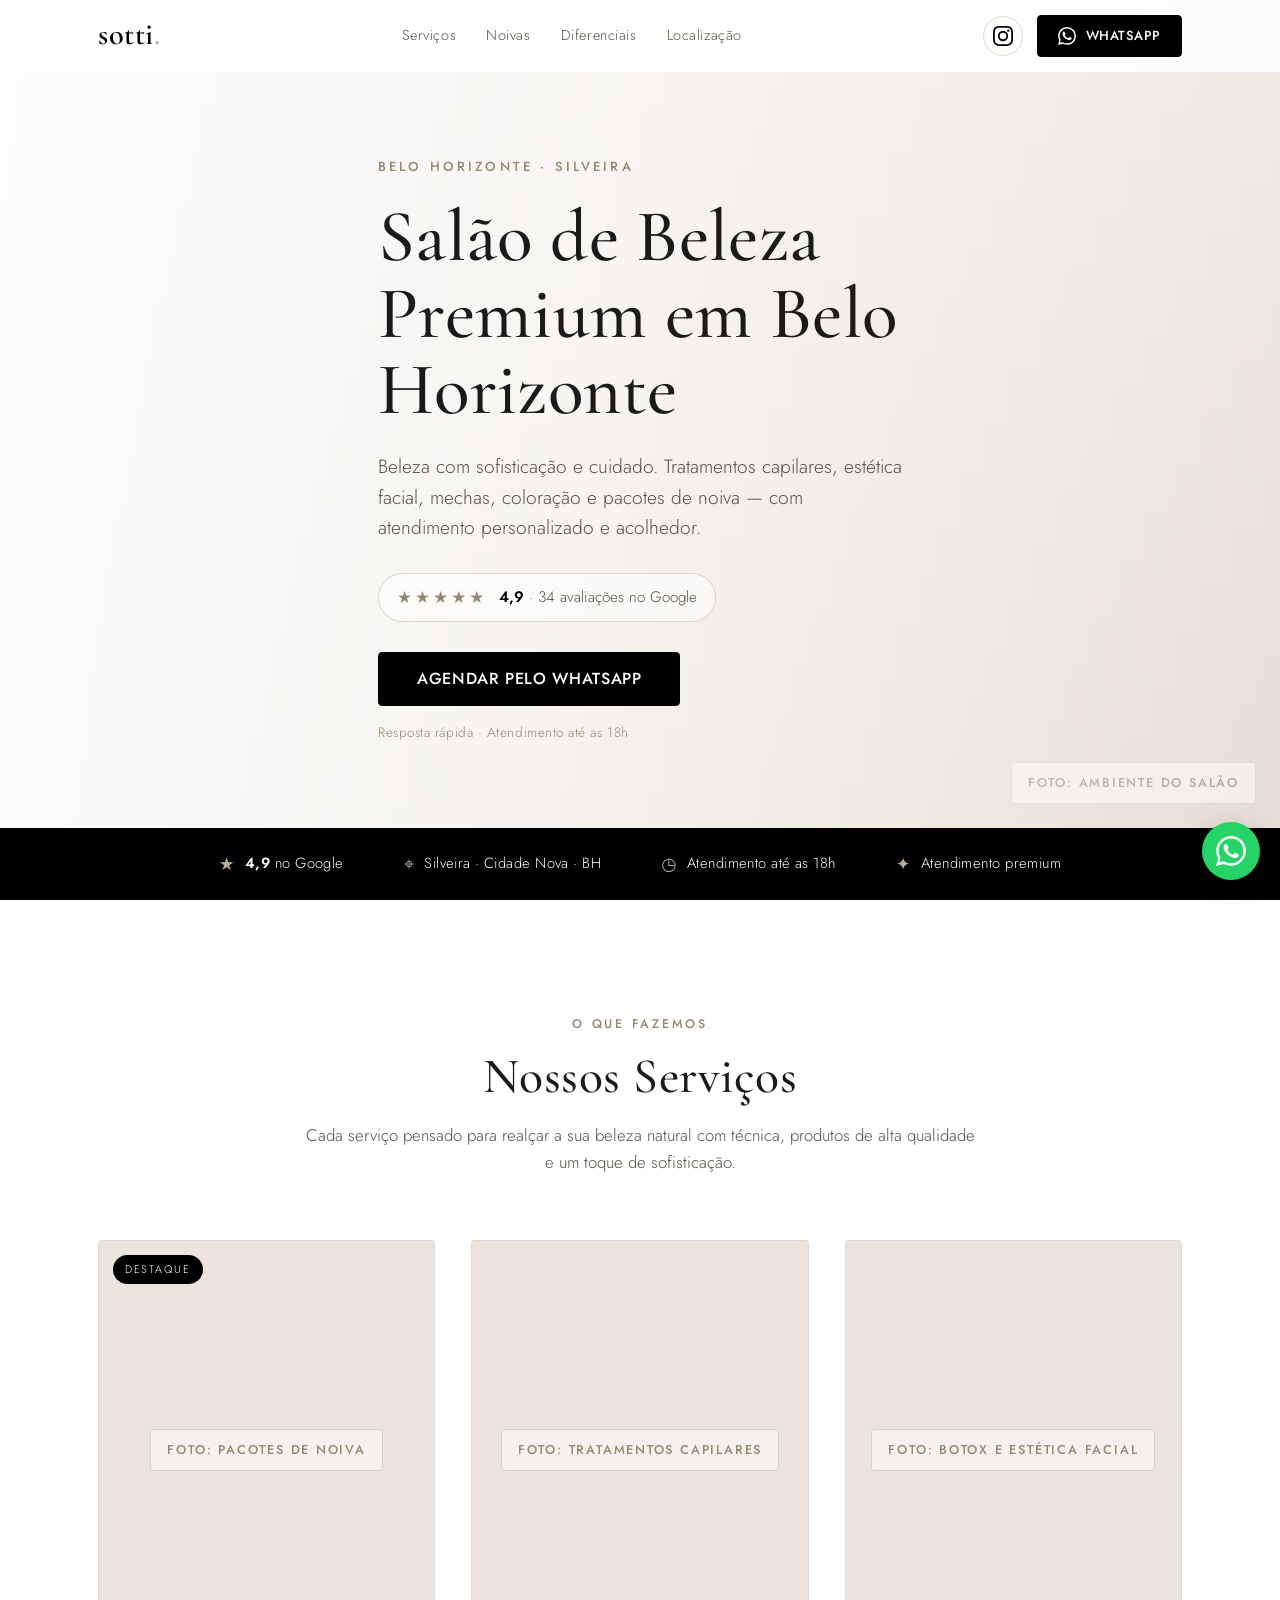
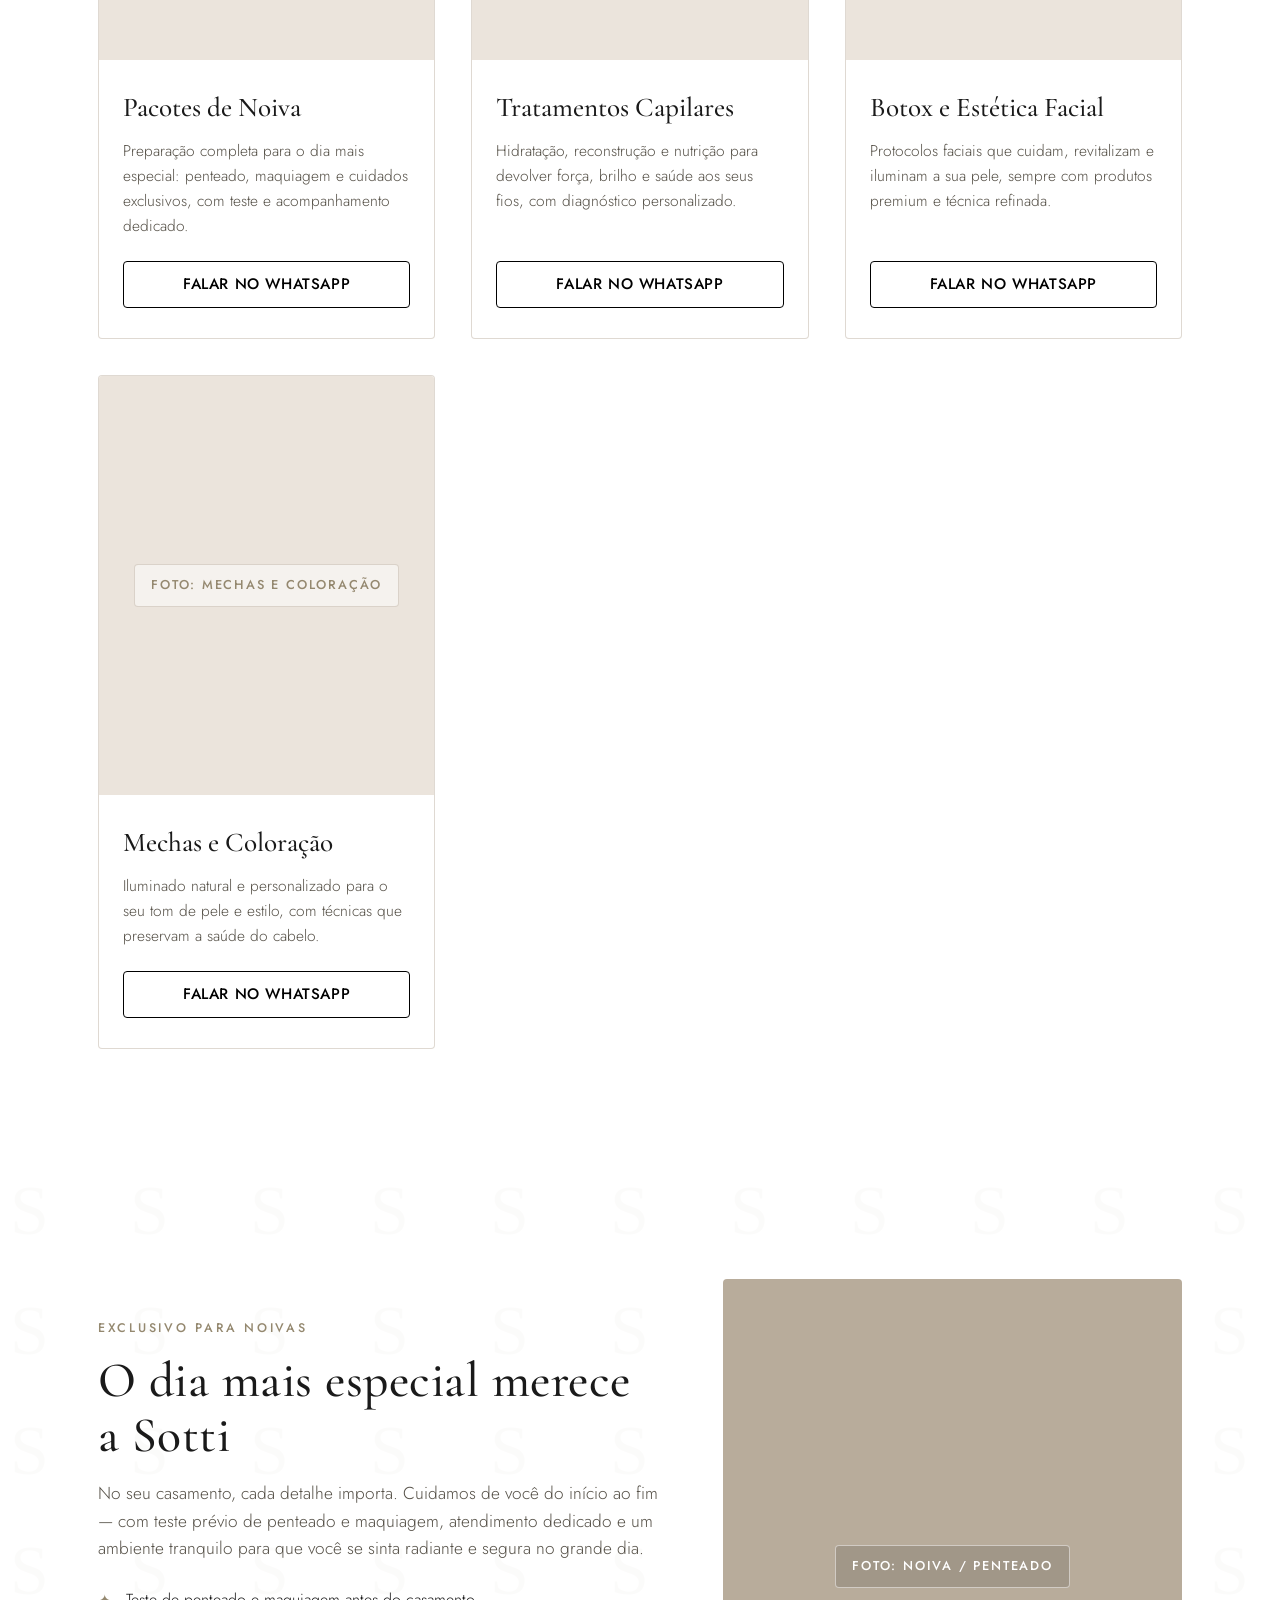
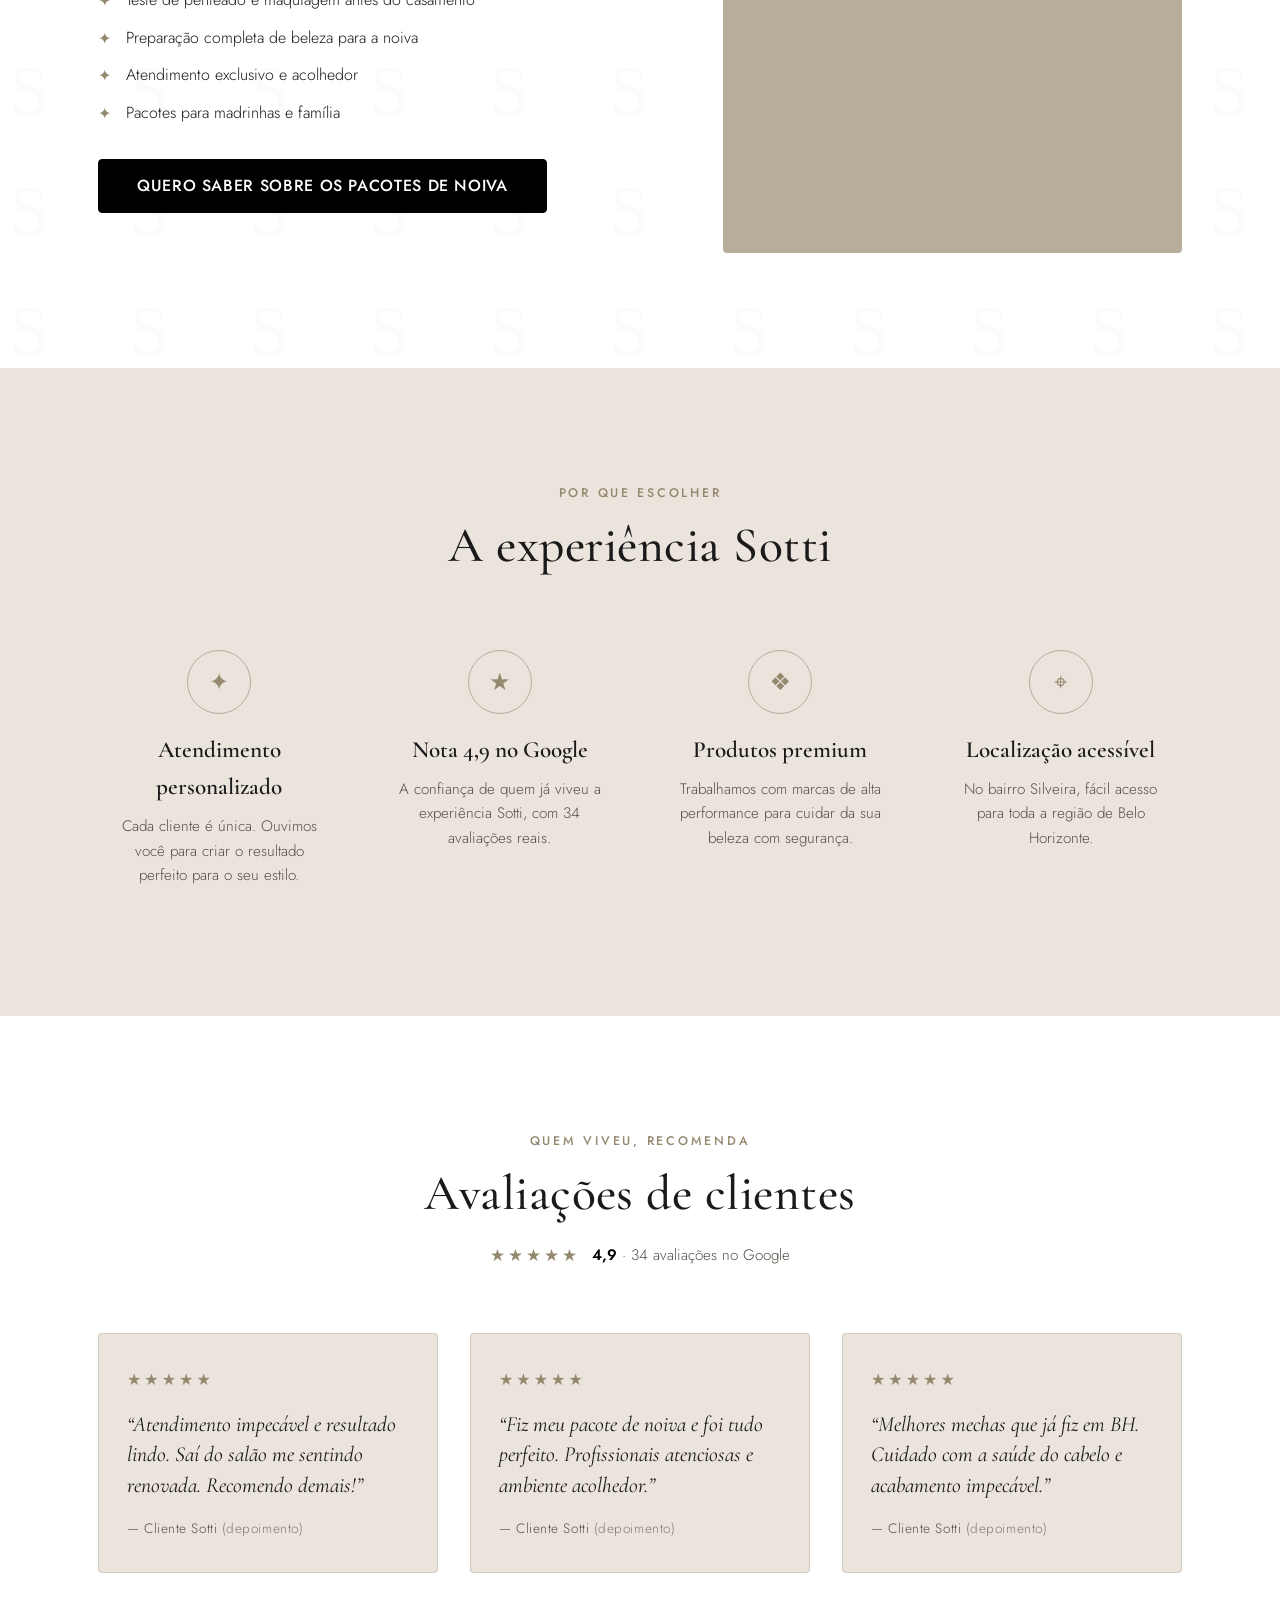
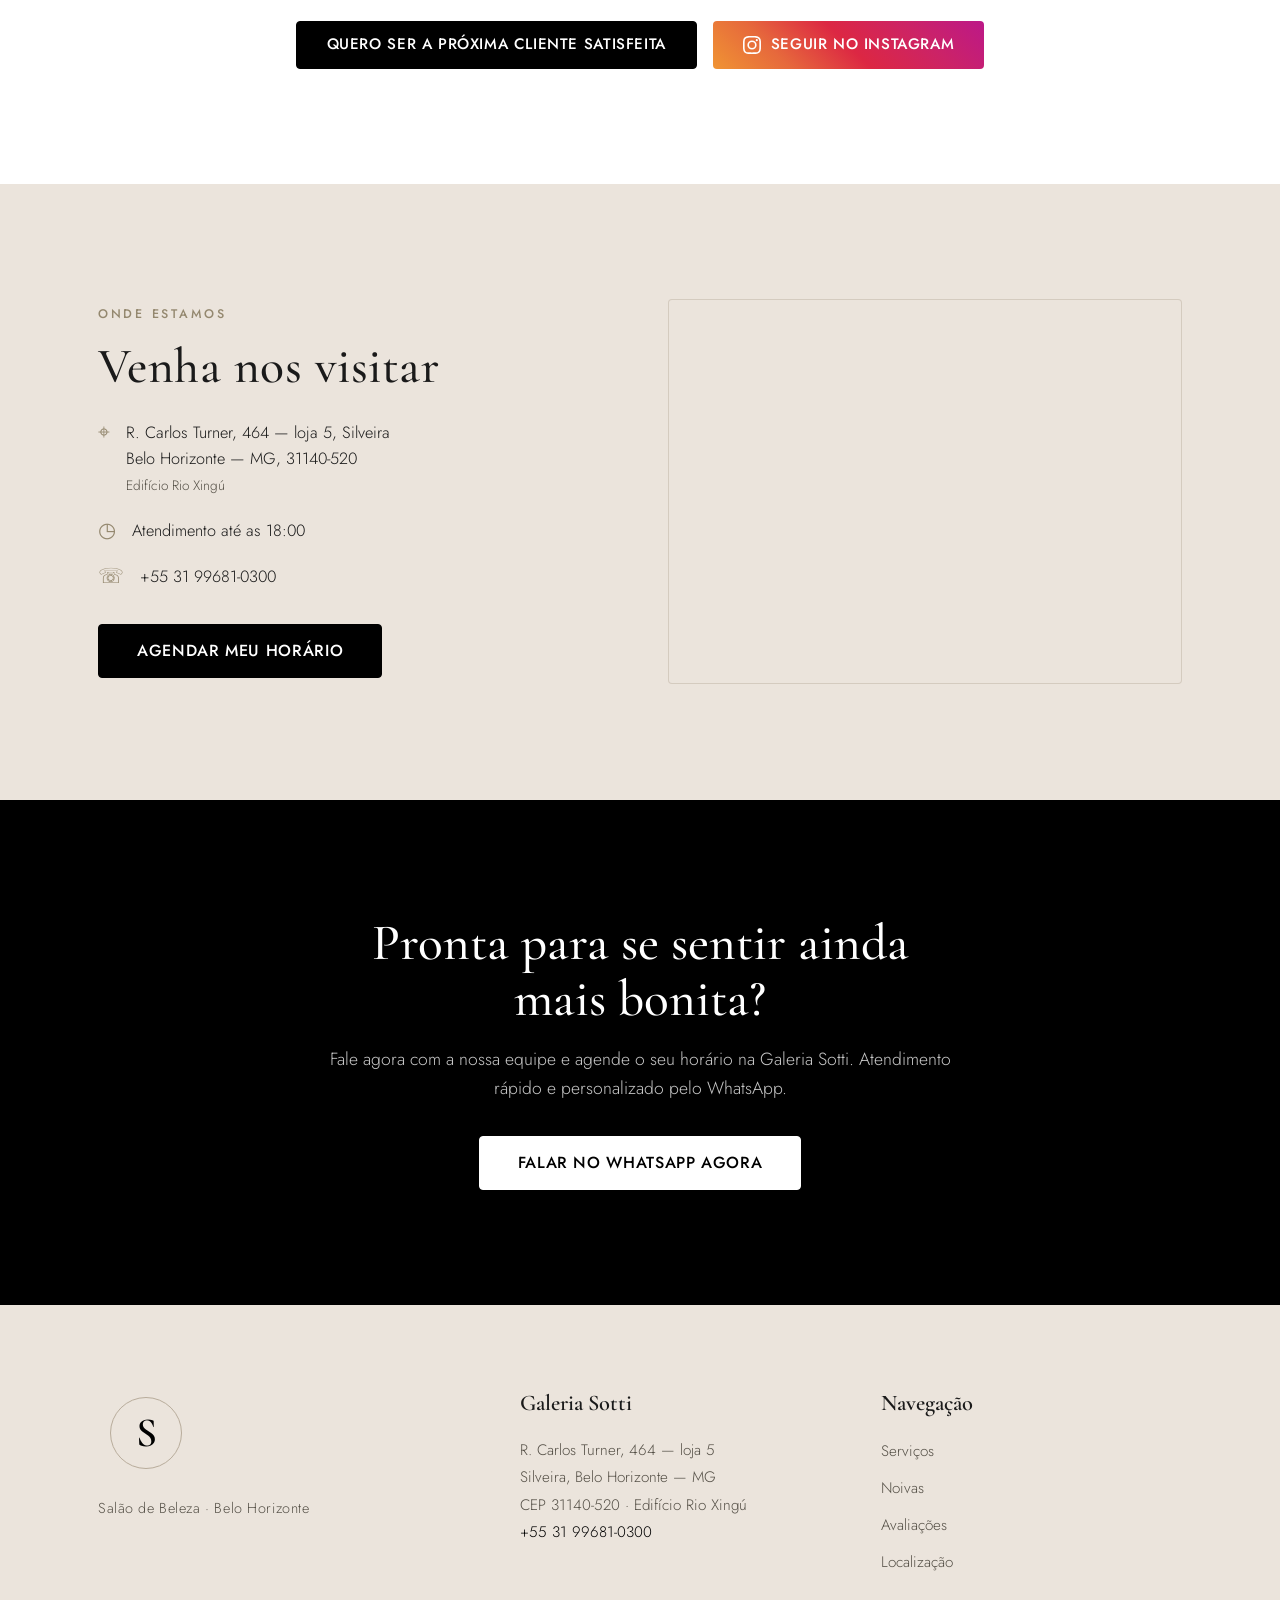
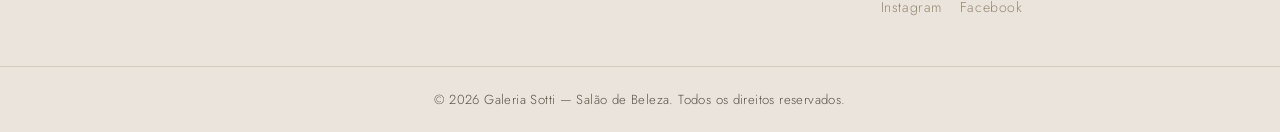
==== index.html @ 569a4372 "Cria landing page da Galeria Sotti Landing page de conversao para Google Ads, em HTML/CSS/JS vanilla" ====
<!DOCTYPE html>
<html lang="pt-BR">
<head>
  <meta charset="UTF-8" />
  <meta name="viewport" content="width=device-width, initial-scale=1.0" />

  <!-- ============ SEO PRINCIPAL ============ -->
  <title>Salão de Beleza em Belo Horizonte | Galeria Sotti</title>
  <meta name="description" content="Galeria Sotti — salão de beleza premium em Belo Horizonte. Pacotes de noiva, tratamentos capilares, mechas, coloração e estética facial. ⭐ 4,9 no Google. Agende pelo WhatsApp." />
  <meta name="keywords" content="salão de beleza em Belo Horizonte, salão de beleza BH, pacote de noiva BH, tratamento capilar Belo Horizonte, mechas e coloração BH, estética facial Belo Horizonte, botox capilar BH" />
  <meta name="author" content="Galeria Sotti" />
  <meta name="robots" content="index, follow" />
  <meta name="theme-color" content="#000000" />
  <link rel="canonical" href="https://www.galeriasotti.com.br/" />

  <!-- Favicon (placeholder — substituir pelo ícone real) -->
  <link rel="icon" href="data:image/svg+xml,<svg xmlns='http://www.w3.org/2000/svg' viewBox='0 0 100 100'><text y='.9em' font-size='90' font-family='serif'>S</text></svg>" />

  <!-- ============ OPEN GRAPH ============ -->
  <meta property="og:type" content="business.business" />
  <meta property="og:title" content="Salão de Beleza em Belo Horizonte | Galeria Sotti" />
  <meta property="og:description" content="Salão de beleza premium em BH. Pacotes de noiva, tratamentos capilares, mechas, coloração e estética facial. ⭐ 4,9 no Google." />
  <meta property="og:locale" content="pt_BR" />
  <meta property="og:site_name" content="Galeria Sotti" />
  <meta property="og:url" content="https://www.galeriasotti.com.br/" />
  <meta property="og:image" content="https://www.galeriasotti.com.br/og-image.jpg" />

  <!-- ============ TWITTER CARDS ============ -->
  <meta name="twitter:card" content="summary_large_image" />
  <meta name="twitter:title" content="Salão de Beleza em Belo Horizonte | Galeria Sotti" />
  <meta name="twitter:description" content="Salão de beleza premium em BH. Pacotes de noiva, tratamentos capilares, mechas, coloração e estética facial. ⭐ 4,9 no Google." />
  <meta name="twitter:image" content="https://www.galeriasotti.com.br/og-image.jpg" />

  <!-- ============ GOOGLE FONTS (única dependência permitida) ============ -->
  <link rel="preconnect" href="https://fonts.googleapis.com" />
  <link rel="preconnect" href="https://fonts.gstatic.com" crossorigin />
  <link href="https://fonts.googleapis.com/css2?family=Cormorant+Garamond:ital,wght@0,400;0,500;0,600;1,400&family=Jost:wght@300;400;500;600&display=swap" rel="stylesheet" />

  <!-- ============ CSS ============ -->
  <link rel="stylesheet" href="styles.css" />

  <!-- ============ STRUCTURED DATA (JSON-LD) — LocalBusiness / HealthAndBeauty ============ -->
  <script type="application/ld+json">
  {
    "@context": "https://schema.org",
    "@type": "HealthAndBeautyBusiness",
    "name": "Galeria Sotti — Salão de Beleza",
    "image": "https://www.galeriasotti.com.br/og-image.jpg",
    "@id": "https://www.galeriasotti.com.br/",
    "url": "https://www.galeriasotti.com.br/",
    "telephone": "+5531996810300",
    "priceRange": "$$",
    "currenciesAccepted": "BRL",
    "address": {
      "@type": "PostalAddress",
      "streetAddress": "R. Carlos Turner, 464 — loja 5, Silveira (Edifício Rio Xingú)",
      "addressLocality": "Belo Horizonte",
      "addressRegion": "MG",
      "postalCode": "31140-520",
      "addressCountry": "BR"
    },
    "geo": {
      "@type": "GeoCoordinates",
      "latitude": -19.8829,
      "longitude": -43.9266
    },
    "openingHoursSpecification": [
      {
        "@type": "OpeningHoursSpecification",
        "dayOfWeek": ["Monday", "Tuesday", "Wednesday", "Thursday", "Friday", "Saturday"],
        "opens": "09:00",
        "closes": "18:00"
      }
    ],
    "aggregateRating": {
      "@type": "AggregateRating",
      "ratingValue": "4.9",
      "reviewCount": "34",
      "bestRating": "5",
      "worstRating": "1"
    },
    "makesOffer": [
      { "@type": "Offer", "itemOffered": { "@type": "Service", "name": "Pacotes de Noiva" } },
      { "@type": "Offer", "itemOffered": { "@type": "Service", "name": "Tratamentos Capilares" } },
      { "@type": "Offer", "itemOffered": { "@type": "Service", "name": "Estética Facial" } },
      { "@type": "Offer", "itemOffered": { "@type": "Service", "name": "Botox Capilar" } },
      { "@type": "Offer", "itemOffered": { "@type": "Service", "name": "Mechas" } },
      { "@type": "Offer", "itemOffered": { "@type": "Service", "name": "Coloração" } }
    ],
    "areaServed": {
      "@type": "City",
      "name": "Belo Horizonte"
    }
  }
  </script>
</head>

<body>

  <!-- =================================================================
       HEADER FIXO
       ================================================================= -->
  <header class="header" id="header">
    <div class="container header__inner">
      <!-- Logo (placeholder em CSS — substituir pela logo "sotti." real) -->
      <a href="#hero" class="logo" aria-label="Galeria Sotti — Página inicial">sotti<span class="logo__dot">.</span></a>

      <nav class="nav" aria-label="Navegação principal">
        <a href="#servicos" class="nav__link">Serviços</a>
        <a href="#noivas" class="nav__link">Noivas</a>
        <a href="#diferenciais" class="nav__link">Diferenciais</a>
        <a href="#localizacao" class="nav__link">Localização</a>
      </nav>

      <!-- Ações do header: Instagram + CTA de WhatsApp -->
      <div class="header__actions">
        <!-- Botão Instagram -->
        <a href="https://www.instagram.com/galeriasotti/" class="icon-btn" aria-label="Instagram da Galeria Sotti" rel="noopener" target="_blank">
          <svg viewBox="0 0 24 24" width="20" height="20" fill="currentColor" aria-hidden="true"><path d="M12 2.163c3.204 0 3.584.012 4.85.07 3.252.148 4.771 1.691 4.919 4.919.058 1.265.069 1.645.069 4.849 0 3.205-.012 3.584-.069 4.849-.149 3.225-1.664 4.771-4.919 4.919-1.266.058-1.644.07-4.85.07-3.204 0-3.584-.012-4.849-.07-3.26-.149-4.771-1.699-4.919-4.92-.058-1.265-.07-1.644-.07-4.849 0-3.204.013-3.583.07-4.849.149-3.227 1.664-4.771 4.919-4.919 1.266-.057 1.645-.069 4.849-.069zM12 0C8.741 0 8.333.014 7.053.072 2.695.272.273 2.69.073 7.052.014 8.333 0 8.741 0 12c0 3.259.014 3.668.072 4.948.2 4.358 2.618 6.78 6.98 6.98C8.333 23.986 8.741 24 12 24c3.259 0 3.668-.014 4.948-.072 4.354-.2 6.782-2.618 6.979-6.98.059-1.28.073-1.689.073-4.948 0-3.259-.014-3.667-.072-4.947-.196-4.354-2.617-6.78-6.979-6.98C15.668.014 15.259 0 12 0zm0 5.838a6.162 6.162 0 100 12.324 6.162 6.162 0 000-12.324zM12 16a4 4 0 110-8 4 4 0 010 8zm6.406-11.845a1.44 1.44 0 100 2.881 1.44 1.44 0 000-2.881z"/></svg>
        </a>

        <!-- CTA do header (link de WhatsApp centralizado em script.js / data-attr) -->
        <a href="#" class="btn btn--header js-whatsapp" data-wa="geral" rel="noopener" target="_blank">
          <span class="btn__icon" aria-hidden="true">
            <svg viewBox="0 0 24 24" width="18" height="18" fill="currentColor"><path d="M.057 24l1.687-6.163a11.867 11.867 0 01-1.587-5.945C.16 5.335 5.495 0 12.05 0a11.817 11.817 0 018.413 3.488 11.824 11.824 0 013.48 8.414c-.003 6.557-5.338 11.892-11.893 11.892a11.9 11.9 0 01-5.688-1.448L.057 24zm6.597-3.807c1.676.995 3.276 1.591 5.392 1.592 5.448 0 9.886-4.434 9.889-9.885.002-5.462-4.415-9.89-9.881-9.892-5.452 0-9.887 4.434-9.889 9.884a9.86 9.86 0 001.51 5.26l-.999 3.648 3.737-.607zm11.387-5.464c-.074-.124-.272-.198-.57-.347-.297-.149-1.758-.868-2.031-.967-.272-.099-.47-.149-.669.149-.198.297-.768.967-.941 1.165-.173.198-.347.223-.644.074-.297-.149-1.255-.462-2.39-1.475-.883-.788-1.48-1.761-1.653-2.059-.173-.297-.018-.458.13-.606.134-.133.297-.347.446-.521.151-.172.2-.296.3-.495.099-.198.05-.372-.025-.521-.075-.148-.669-1.611-.916-2.206-.242-.579-.487-.501-.669-.51l-.57-.01c-.198 0-.52.074-.792.372-.272.297-1.04 1.016-1.04 2.479 0 1.462 1.065 2.875 1.213 3.074.149.198 2.095 3.2 5.076 4.487.709.306 1.263.489 1.694.626.712.226 1.36.194 1.872.118.571-.085 1.758-.719 2.006-1.413.248-.695.248-1.29.173-1.414z"/></svg>
          </span>
          WhatsApp
        </a>
      </div>
    </div>
  </header>

  <main>

    <!-- =================================================================
         HERO
         ================================================================= -->
    <section class="hero" id="hero">
      <!-- Placeholder de imagem de fundo do hero -->
      <div class="hero__media" role="img" aria-label="Ambiente do salão de beleza Galeria Sotti em Belo Horizonte">
        <span class="placeholder__label">Foto: Ambiente do salão</span>
      </div>

      <div class="container hero__content">
        <p class="hero__eyebrow">Belo Horizonte · Silveira</p>
        <h1 class="hero__title">Salão de Beleza Premium em Belo Horizonte</h1>
        <p class="hero__subtitle">
          Beleza com sofisticação e cuidado. Tratamentos capilares, estética facial,
          mechas, coloração e pacotes de noiva — com atendimento personalizado e acolhedor.
        </p>

        <!-- Prova social acima da dobra -->
        <div class="rating rating--hero">
          <span class="rating__stars" aria-hidden="true">★★★★★</span>
          <span class="rating__text"><strong>4,9</strong> · 34 avaliações no Google</span>
        </div>

        <!-- CTA primário -->
        <a href="#" class="btn btn--primary btn--lg js-whatsapp" data-wa="geral" rel="noopener" target="_blank">
          Agendar pelo WhatsApp
        </a>
        <p class="hero__note">Resposta rápida · Atendimento até as 18h</p>
      </div>
    </section>

    <!-- =================================================================
         BARRA DE CONFIANÇA
         ================================================================= -->
    <section class="trustbar" aria-label="Diferenciais de confiança">
      <div class="container trustbar__inner">
        <div class="trustbar__item">
          <span class="trustbar__icon" aria-hidden="true">★</span>
          <span><strong>4,9</strong> no Google</span>
        </div>
        <div class="trustbar__item">
          <span class="trustbar__icon" aria-hidden="true">⌖</span>
          <span>Silveira · Cidade Nova · BH</span>
        </div>
        <div class="trustbar__item">
          <span class="trustbar__icon" aria-hidden="true">◷</span>
          <span>Atendimento até as 18h</span>
        </div>
        <div class="trustbar__item">
          <span class="trustbar__icon" aria-hidden="true">✦</span>
          <span>Atendimento premium</span>
        </div>
      </div>
    </section>

    <!-- =================================================================
         SERVIÇOS
         ================================================================= -->
    <section class="services section" id="servicos">
      <div class="container">
        <header class="section__head">
          <p class="section__eyebrow">O que fazemos</p>
          <h2 class="section__title">Nossos Serviços</h2>
          <p class="section__lead">
            Cada serviço pensado para realçar a sua beleza natural com técnica,
            produtos de alta qualidade e um toque de sofisticação.
          </p>
        </header>

        <div class="services__grid">

          <!-- 1. Pacotes de Noiva -->
          <article class="card">
            <div class="card__media placeholder" role="img" aria-label="Pacote de noiva — penteado e maquiagem para o dia do casamento">
              <span class="placeholder__label">Foto: Pacotes de Noiva</span>
              <span class="card__badge">Destaque</span>
            </div>
            <div class="card__body">
              <h3 class="card__title">Pacotes de Noiva</h3>
              <p class="card__text">Preparação completa para o dia mais especial: penteado, maquiagem e cuidados exclusivos, com teste e acompanhamento dedicado.</p>
              <a href="#" class="btn btn--outline js-whatsapp" data-wa="noiva" rel="noopener" target="_blank">Falar no WhatsApp</a>
            </div>
          </article>

          <!-- 2. Tratamentos Capilares -->
          <article class="card">
            <div class="card__media placeholder" role="img" aria-label="Tratamento capilar profissional em Belo Horizonte">
              <span class="placeholder__label">Foto: Tratamentos Capilares</span>
            </div>
            <div class="card__body">
              <h3 class="card__title">Tratamentos Capilares</h3>
              <p class="card__text">Hidratação, reconstrução e nutrição para devolver força, brilho e saúde aos seus fios, com diagnóstico personalizado.</p>
              <a href="#" class="btn btn--outline js-whatsapp" data-wa="geral" rel="noopener" target="_blank">Falar no WhatsApp</a>
            </div>
          </article>

          <!-- 3. Botox e Estética Facial -->
          <article class="card">
            <div class="card__media placeholder" role="img" aria-label="Botox e estética facial — cuidados com a pele em Belo Horizonte">
              <span class="placeholder__label">Foto: Botox e Estética Facial</span>
            </div>
            <div class="card__body">
              <h3 class="card__title">Botox e Estética Facial</h3>
              <p class="card__text">Protocolos faciais que cuidam, revitalizam e iluminam a sua pele, sempre com produtos premium e técnica refinada.</p>
              <a href="#" class="btn btn--outline js-whatsapp" data-wa="geral" rel="noopener" target="_blank">Falar no WhatsApp</a>
            </div>
          </article>

          <!-- 4. Mechas e Coloração -->
          <article class="card">
            <div class="card__media placeholder" role="img" aria-label="Mechas e coloração profissional em Belo Horizonte">
              <span class="placeholder__label">Foto: Mechas e Coloração</span>
            </div>
            <div class="card__body">
              <h3 class="card__title">Mechas e Coloração</h3>
              <p class="card__text">Iluminado natural e personalizado para o seu tom de pele e estilo, com técnicas que preservam a saúde do cabelo.</p>
              <a href="#" class="btn btn--outline js-whatsapp" data-wa="geral" rel="noopener" target="_blank">Falar no WhatsApp</a>
            </div>
          </article>

        </div>
      </div>
    </section>

    <!-- =================================================================
         SEÇÃO EXCLUSIVA NOIVAS
         ================================================================= -->
    <section class="brides section" id="noivas">
      <!-- Textura sutil de "S" repetido (CSS) fica no fundo desta seção -->
      <div class="container brides__inner">
        <div class="brides__text">
          <p class="section__eyebrow">Exclusivo para noivas</p>
          <h2 class="section__title">O dia mais especial merece a Sotti</h2>
          <p class="brides__lead">
            No seu casamento, cada detalhe importa. Cuidamos de você do início ao fim —
            com teste prévio de penteado e maquiagem, atendimento dedicado e um ambiente
            tranquilo para que você se sinta radiante e segura no grande dia.
          </p>
          <ul class="brides__list">
            <li>Teste de penteado e maquiagem antes do casamento</li>
            <li>Preparação completa de beleza para a noiva</li>
            <li>Atendimento exclusivo e acolhedor</li>
            <li>Pacotes para madrinhas e família</li>
          </ul>
          <a href="#" class="btn btn--primary btn--lg js-whatsapp" data-wa="noiva" rel="noopener" target="_blank">
            Quero saber sobre os pacotes de noiva
          </a>
        </div>

        <div class="brides__media placeholder placeholder--bride" role="img" aria-label="Penteado e maquiagem de noiva feitos na Galeria Sotti">
          <span class="placeholder__label">Foto: Noiva / Penteado</span>
        </div>
      </div>
    </section>

    <!-- =================================================================
         DIFERENCIAIS
         ================================================================= -->
    <section class="features section section--cream" id="diferenciais">
      <div class="container">
        <header class="section__head">
          <p class="section__eyebrow">Por que escolher</p>
          <h2 class="section__title">A experiência Sotti</h2>
        </header>

        <div class="features__grid">
          <div class="feature">
            <span class="feature__icon" aria-hidden="true">✦</span>
            <h3 class="feature__title">Atendimento personalizado</h3>
            <p class="feature__text">Cada cliente é única. Ouvimos você para criar o resultado perfeito para o seu estilo.</p>
          </div>
          <div class="feature">
            <span class="feature__icon" aria-hidden="true">★</span>
            <h3 class="feature__title">Nota 4,9 no Google</h3>
            <p class="feature__text">A confiança de quem já viveu a experiência Sotti, com 34 avaliações reais.</p>
          </div>
          <div class="feature">
            <span class="feature__icon" aria-hidden="true">❖</span>
            <h3 class="feature__title">Produtos premium</h3>
            <p class="feature__text">Trabalhamos com marcas de alta performance para cuidar da sua beleza com segurança.</p>
          </div>
          <div class="feature">
            <span class="feature__icon" aria-hidden="true">⌖</span>
            <h3 class="feature__title">Localização acessível</h3>
            <p class="feature__text">No bairro Silveira, fácil acesso para toda a região de Belo Horizonte.</p>
          </div>
        </div>
      </div>
    </section>

    <!-- =================================================================
         AVALIAÇÕES / DEPOIMENTOS
         ================================================================= -->
    <section class="reviews section" id="avaliacoes">
      <div class="container">
        <header class="section__head">
          <p class="section__eyebrow">Quem viveu, recomenda</p>
          <h2 class="section__title">Avaliações de clientes</h2>
          <div class="rating rating--center">
            <span class="rating__stars" aria-hidden="true">★★★★★</span>
            <span class="rating__text"><strong>4,9</strong> · 34 avaliações no Google</span>
          </div>
        </header>

        <div class="reviews__grid">
          <!-- Depoimentos placeholders — substituir pelos reviews reais do Google -->
          <figure class="review">
            <span class="review__stars" aria-hidden="true">★★★★★</span>
            <blockquote class="review__quote">“Atendimento impecável e resultado lindo. Saí do salão me sentindo renovada. Recomendo demais!”</blockquote>
            <figcaption class="review__author">— Cliente Sotti <span>(depoimento)</span></figcaption>
          </figure>
          <figure class="review">
            <span class="review__stars" aria-hidden="true">★★★★★</span>
            <blockquote class="review__quote">“Fiz meu pacote de noiva e foi tudo perfeito. Profissionais atenciosas e ambiente acolhedor.”</blockquote>
            <figcaption class="review__author">— Cliente Sotti <span>(depoimento)</span></figcaption>
          </figure>
          <figure class="review">
            <span class="review__stars" aria-hidden="true">★★★★★</span>
            <blockquote class="review__quote">“Melhores mechas que já fiz em BH. Cuidado com a saúde do cabelo e acabamento impecável.”</blockquote>
            <figcaption class="review__author">— Cliente Sotti <span>(depoimento)</span></figcaption>
          </figure>
        </div>

        <div class="section__cta section__cta--row">
          <a href="#" class="btn btn--primary js-whatsapp" data-wa="geral" rel="noopener" target="_blank">
            Quero ser a próxima cliente satisfeita
          </a>
          <a href="https://www.instagram.com/galeriasotti/" class="btn btn--instagram" rel="noopener" target="_blank">
            <span class="btn__icon" aria-hidden="true">
              <svg viewBox="0 0 24 24" width="18" height="18" fill="currentColor"><path d="M12 2.163c3.204 0 3.584.012 4.85.07 3.252.148 4.771 1.691 4.919 4.919.058 1.265.069 1.645.069 4.849 0 3.205-.012 3.584-.069 4.849-.149 3.225-1.664 4.771-4.919 4.919-1.266.058-1.644.07-4.85.07-3.204 0-3.584-.012-4.849-.07-3.26-.149-4.771-1.699-4.919-4.92-.058-1.265-.07-1.644-.07-4.849 0-3.204.013-3.583.07-4.849.149-3.227 1.664-4.771 4.919-4.919 1.266-.057 1.645-.069 4.849-.069zM12 0C8.741 0 8.333.014 7.053.072 2.695.272.273 2.69.073 7.052.014 8.333 0 8.741 0 12c0 3.259.014 3.668.072 4.948.2 4.358 2.618 6.78 6.98 6.98C8.333 23.986 8.741 24 12 24c3.259 0 3.668-.014 4.948-.072 4.354-.2 6.782-2.618 6.979-6.98.059-1.28.073-1.689.073-4.948 0-3.259-.014-3.667-.072-4.947-.196-4.354-2.617-6.78-6.979-6.98C15.668.014 15.259 0 12 0zm0 5.838a6.162 6.162 0 100 12.324 6.162 6.162 0 000-12.324zM12 16a4 4 0 110-8 4 4 0 010 8zm6.406-11.845a1.44 1.44 0 100 2.881 1.44 1.44 0 000-2.881z"/></svg>
            </span>
            Seguir no Instagram
          </a>
        </div>
      </div>
    </section>

    <!-- =================================================================
         LOCALIZAÇÃO
         ================================================================= -->
    <section class="location section section--cream" id="localizacao">
      <div class="container location__inner">
        <div class="location__info">
          <p class="section__eyebrow">Onde estamos</p>
          <h2 class="section__title">Venha nos visitar</h2>

          <ul class="location__list">
            <li>
              <span class="location__icon" aria-hidden="true">⌖</span>
              <span>R. Carlos Turner, 464 — loja 5, Silveira<br />Belo Horizonte — MG, 31140-520<br /><small>Edifício Rio Xingú</small></span>
            </li>
            <li>
              <span class="location__icon" aria-hidden="true">◷</span>
              <span>Atendimento até as 18:00</span>
            </li>
            <li>
              <span class="location__icon" aria-hidden="true">☏</span>
              <span>+55 31 99681-0300</span>
            </li>
          </ul>

          <a href="#" class="btn btn--primary btn--lg js-whatsapp" data-wa="geral" rel="noopener" target="_blank">
            Agendar meu horário
          </a>
        </div>

        <!-- Mapa (placeholder de iframe — lazy load para performance) -->
        <div class="location__map">
          <iframe
            title="Mapa da Galeria Sotti em Belo Horizonte"
            src="https://maps.google.com/maps?q=place_id:ChIJi-hRsv2bpgARRlzvx3DNy0g&ll=-19.8902133,-43.9306523&z=18&hl=pt-BR&output=embed"
            width="100%" height="100%" style="border:0;" loading="lazy"
            referrerpolicy="no-referrer-when-downgrade"></iframe>
        </div>
      </div>
    </section>

    <!-- =================================================================
         CTA FINAL
         ================================================================= -->
    <section class="finalcta section">
      <div class="container finalcta__inner">
        <h2 class="finalcta__title">Pronta para se sentir ainda mais bonita?</h2>
        <p class="finalcta__text">
          Fale agora com a nossa equipe e agende o seu horário na Galeria Sotti.
          Atendimento rápido e personalizado pelo WhatsApp.
        </p>
        <a href="#" class="btn btn--primary btn--lg js-whatsapp" data-wa="geral" rel="noopener" target="_blank">
          Falar no WhatsApp agora
        </a>
      </div>
    </section>

  </main>

  <!-- =================================================================
       FOOTER
       ================================================================= -->
  <footer class="footer">
    <div class="container footer__inner">

      <!-- Sublogo / monograma (placeholder em CSS) -->
      <div class="footer__brand">
        <div class="monogram" aria-hidden="true">
          <span class="monogram__letter">S</span>
          <span class="monogram__ring">SOTTI · SOTTI ·</span>
        </div>
        <p class="footer__tagline">Salão de Beleza · Belo Horizonte</p>
      </div>

      <!-- NAP completo (Name, Address, Phone) -->
      <div class="footer__col">
        <h3 class="footer__heading">Galeria Sotti</h3>
        <address class="footer__address">
          R. Carlos Turner, 464 — loja 5<br />
          Silveira, Belo Horizonte — MG<br />
          CEP 31140-520 · Edifício Rio Xingú<br />
          <a href="tel:+5531996810300">+55 31 99681-0300</a>
        </address>
      </div>

      <!-- Links rápidos + redes -->
      <div class="footer__col">
        <h3 class="footer__heading">Navegação</h3>
        <ul class="footer__links">
          <li><a href="#servicos">Serviços</a></li>
          <li><a href="#noivas">Noivas</a></li>
          <li><a href="#avaliacoes">Avaliações</a></li>
          <li><a href="#localizacao">Localização</a></li>
        </ul>
        <div class="footer__social">
          <a href="https://www.instagram.com/galeriasotti/" aria-label="Instagram da Galeria Sotti" rel="noopener" target="_blank">Instagram</a>
          <!-- Placeholder — atualizar com o link real do Facebook -->
          <a href="#" aria-label="Facebook da Galeria Sotti">Facebook</a>
        </div>
      </div>

    </div>

    <div class="footer__bottom">
      <div class="container">
        <p>© <span id="year"></span> Galeria Sotti — Salão de Beleza. Todos os direitos reservados.</p>
      </div>
    </div>
  </footer>

  <!-- =================================================================
       BOTÃO FLUTUANTE DE WHATSAPP (STICKY)
       ================================================================= -->
  <a href="#" class="wa-float js-whatsapp" data-wa="geral" aria-label="Conversar no WhatsApp" rel="noopener" target="_blank">
    <svg viewBox="0 0 24 24" width="30" height="30" fill="currentColor" aria-hidden="true"><path d="M.057 24l1.687-6.163a11.867 11.867 0 01-1.587-5.945C.16 5.335 5.495 0 12.05 0a11.817 11.817 0 018.413 3.488 11.824 11.824 0 013.48 8.414c-.003 6.557-5.338 11.892-11.893 11.892a11.9 11.9 0 01-5.688-1.448L.057 24zm6.597-3.807c1.676.995 3.276 1.591 5.392 1.592 5.448 0 9.886-4.434 9.889-9.885.002-5.462-4.415-9.89-9.881-9.892-5.452 0-9.887 4.434-9.889 9.884a9.86 9.86 0 001.51 5.26l-.999 3.648 3.737-.607zm11.387-5.464c-.074-.124-.272-.198-.57-.347-.297-.149-1.758-.868-2.031-.967-.272-.099-.47-.149-.669.149-.198.297-.768.967-.941 1.165-.173.198-.347.223-.644.074-.297-.149-1.255-.462-2.39-1.475-.883-.788-1.48-1.761-1.653-2.059-.173-.297-.018-.458.13-.606.134-.133.297-.347.446-.521.151-.172.2-.296.3-.495.099-.198.05-.372-.025-.521-.075-.148-.669-1.611-.916-2.206-.242-.579-.487-.501-.669-.51l-.57-.01c-.198 0-.52.074-.792.372-.272.297-1.04 1.016-1.04 2.479 0 1.462 1.065 2.875 1.213 3.074.149.198 2.095 3.2 5.076 4.487.709.306 1.263.489 1.694.626.712.226 1.36.194 1.872.118.571-.085 1.758-.719 2.006-1.413.248-.695.248-1.29.173-1.414z"/></svg>
  </a>

  <!-- ============ JS ============ -->
  <script src="script.js" defer></script>
</body>
</html>
---- styles.css ----
/* =================================================================
   GALERIA SOTTI — LANDING PAGE
   Estética: minimalista, sofisticada, "luxury clean".
   Todas as cores e fontes centralizadas em variáveis (:root).
   ================================================================= */

/* ============ VARIÁVEIS DE MARCA ============ */
:root {
  /* Paleta oficial Sotti */
  --c-white:  #FFFFFF;  /* fundo principal, respiro */
  --c-cream:  #EBE4DC;  /* seções alternadas, cards */
  --c-taupe:  #B8AC9B;  /* destaque, detalhes, linhas, ícones */
  --c-black:  #000000;  /* tipografia, botões, contraste */

  /* Derivadas (tons auxiliares baseados na paleta) */
  --c-taupe-dark: #94886f;
  --c-text:       #1a1a1a;
  --c-text-soft:  #555047;
  --c-line:       rgba(184, 172, 155, 0.45); /* taupe translúcido p/ linhas finas */
  --c-wa:         #25D366; /* verde WhatsApp (apenas no botão flutuante) */

  /* Tipografia */
  --font-title: "Cormorant Garamond", Georgia, "Times New Roman", serif;
  --font-body:  "Jost", "Segoe UI", system-ui, -apple-system, sans-serif;

  /* Layout */
  --maxw: 1180px;
  --gutter: clamp(20px, 5vw, 48px);
  --radius: 4px;

  /* Transições suaves (sensação premium) */
  --ease: cubic-bezier(0.22, 1, 0.36, 1);
  --t-fast: 0.25s var(--ease);
  --t-med:  0.45s var(--ease);

  --header-h: 72px;
}

/* ============ RESET LEVE ============ */
*, *::before, *::after { box-sizing: border-box; margin: 0; padding: 0; }

html { scroll-behavior: smooth; scroll-padding-top: var(--header-h); -webkit-text-size-adjust: 100%; }

body {
  font-family: var(--font-body);
  font-weight: 300;
  color: var(--c-text);
  background: var(--c-white);
  line-height: 1.6;
  font-size: 17px;
  -webkit-font-smoothing: antialiased;
  text-rendering: optimizeLegibility;
}

img, iframe, svg { display: block; max-width: 100%; }
a { color: inherit; text-decoration: none; }
ul { list-style: none; }

/* ============ UTILITÁRIOS ============ */
.container { width: 100%; max-width: var(--maxw); margin-inline: auto; padding-inline: var(--gutter); }

.section { padding-block: clamp(64px, 9vw, 120px); }
.section--cream { background: var(--c-cream); }

.section__head { text-align: center; max-width: 680px; margin: 0 auto clamp(40px, 6vw, 64px); }

.section__eyebrow {
  font-size: 0.78rem;
  letter-spacing: 0.22em;
  text-transform: uppercase;
  color: var(--c-taupe-dark);
  font-weight: 500;
  margin-bottom: 14px;
}

.section__title {
  font-family: var(--font-title);
  font-weight: 500;
  font-size: clamp(2rem, 5vw, 3.1rem);
  line-height: 1.1;
  letter-spacing: 0.01em;
}

.section__lead { margin-top: 18px; color: var(--c-text-soft); font-size: 1.05rem; }

.section__cta { text-align: center; margin-top: 48px; }
.section__cta--row { display: flex; flex-wrap: wrap; gap: 16px; justify-content: center; }

/* ============ BOTÕES ============ */
.btn {
  display: inline-flex;
  align-items: center;
  justify-content: center;
  gap: 10px;
  font-family: var(--font-body);
  font-weight: 500;
  font-size: 0.95rem;
  letter-spacing: 0.04em;
  text-transform: uppercase;
  padding: 15px 30px;
  border-radius: var(--radius);
  border: 1px solid var(--c-black);
  cursor: pointer;
  transition: background var(--t-fast), color var(--t-fast), transform var(--t-fast), box-shadow var(--t-fast);
  line-height: 1;
  text-align: center;
}

/* Primário: preto sólido */
.btn--primary { background: var(--c-black); color: var(--c-white); }
.btn--primary:hover { background: var(--c-taupe-dark); border-color: var(--c-taupe-dark); transform: translateY(-2px); box-shadow: 0 10px 24px rgba(0,0,0,0.16); }

/* Contorno: usado nos cards de serviço */
.btn--outline { background: transparent; color: var(--c-black); border-color: var(--c-black); }
.btn--outline:hover { background: var(--c-black); color: var(--c-white); transform: translateY(-2px); }

/* Tamanho grande (CTAs principais) */
.btn--lg { padding: 18px 38px; font-size: 1rem; }

/* Botão do header */
.btn--header { padding: 11px 20px; font-size: 0.82rem; background: var(--c-black); color: var(--c-white); }
.btn--header:hover { background: var(--c-taupe-dark); border-color: var(--c-taupe-dark); }
.btn__icon { display: inline-flex; }

/* Botão de Instagram com gradiente da marca IG */
.btn--instagram {
  border: none;
  color: #fff;
  background: linear-gradient(45deg, #f09433 0%, #e6683c 25%, #dc2743 50%, #cc2366 75%, #bc1888 100%);
}
.btn--instagram:hover { transform: translateY(-2px); box-shadow: 0 10px 24px rgba(220,39,67,0.3); filter: brightness(1.05); }

/* Botão de ícone redondo (header) */
.header__actions { display: flex; align-items: center; gap: 14px; }
.icon-btn {
  display: inline-flex; align-items: center; justify-content: center;
  width: 40px; height: 40px; border-radius: 50%;
  color: var(--c-black); border: 1px solid var(--c-line);
  transition: background var(--t-fast), color var(--t-fast), transform var(--t-fast), border-color var(--t-fast);
}
.icon-btn:hover { background: var(--c-black); color: var(--c-white); border-color: var(--c-black); transform: translateY(-2px); }

/* ============ HEADER ============ */
.header {
  position: fixed;
  inset: 0 0 auto 0;
  height: var(--header-h);
  background: rgba(255, 255, 255, 0.85);
  backdrop-filter: blur(10px);
  -webkit-backdrop-filter: blur(10px);
  border-bottom: 1px solid transparent;
  z-index: 1000;
  transition: box-shadow var(--t-fast), border-color var(--t-fast), background var(--t-fast);
}
.header.is-scrolled { box-shadow: 0 2px 18px rgba(0,0,0,0.06); border-bottom-color: var(--c-line); }

.header__inner { height: 100%; display: flex; align-items: center; justify-content: space-between; gap: 24px; }

/* Logo placeholder "sotti." */
.logo {
  font-family: var(--font-title);
  font-size: 1.9rem;
  font-weight: 600;
  letter-spacing: 0.02em;
  color: var(--c-black);
  line-height: 1;
}
.logo__dot { color: var(--c-taupe); }

.nav { display: flex; gap: 30px; }
.nav__link {
  font-size: 0.9rem;
  letter-spacing: 0.04em;
  color: var(--c-text-soft);
  position: relative;
  padding-block: 6px;
  transition: color var(--t-fast);
}
.nav__link::after {
  content: ""; position: absolute; left: 0; bottom: 0;
  width: 0; height: 1px; background: var(--c-taupe);
  transition: width var(--t-med);
}
.nav__link:hover { color: var(--c-black); }
.nav__link:hover::after { width: 100%; }

/* ============ PLACEHOLDERS DE IMAGEM ============ */
/* Padrão reutilizável: fundo cream/taupe + texto indicativo.
   Facilita substituir por <img> real depois. */
.placeholder {
  position: relative;
  background: var(--c-cream);
  display: flex;
  align-items: center;
  justify-content: center;
  overflow: hidden;
}
.placeholder--bride { background: var(--c-taupe); }
.placeholder__label {
  font-size: 0.8rem;
  letter-spacing: 0.14em;
  text-transform: uppercase;
  color: var(--c-taupe-dark);
  font-weight: 500;
  padding: 10px 16px;
  border: 1px solid var(--c-line);
  border-radius: var(--radius);
  background: rgba(255,255,255,0.5);
}
.placeholder--bride .placeholder__label { color: #fff; border-color: rgba(255,255,255,0.5); background: rgba(0,0,0,0.12); }

/* ============ HERO ============ */
.hero {
  position: relative;
  min-height: 92vh;
  display: flex;
  align-items: center;
  padding-top: var(--header-h);
  background: var(--c-white);
  overflow: hidden;
}
/* Placeholder de imagem de fundo do hero */
.hero__media {
  position: absolute; inset: 0;
  background: linear-gradient(180deg, var(--c-cream) 0%, #ded4c8 100%);
  display: flex; align-items: flex-end; justify-content: flex-end;
}
.hero__media .placeholder__label { margin: 24px; }
/* Véu para garantir contraste do texto sobre a foto futura */
.hero__media::after {
  content: ""; position: absolute; inset: 0;
  background: linear-gradient(90deg, rgba(255,255,255,0.92) 0%, rgba(255,255,255,0.7) 45%, rgba(255,255,255,0.25) 100%);
}

.hero__content { position: relative; z-index: 2; max-width: 620px; padding-block: 60px; }
.hero__eyebrow {
  font-size: 0.82rem; letter-spacing: 0.24em; text-transform: uppercase;
  color: var(--c-taupe-dark); font-weight: 500; margin-bottom: 22px;
}
.hero__title {
  font-family: var(--font-title);
  font-weight: 500;
  font-size: clamp(2.6rem, 7vw, 4.6rem);
  line-height: 1.04;
  letter-spacing: 0.005em;
  margin-bottom: 22px;
}
.hero__subtitle { font-size: clamp(1.05rem, 2.2vw, 1.2rem); color: var(--c-text-soft); max-width: 540px; margin-bottom: 30px; }
.hero__note { margin-top: 16px; font-size: 0.85rem; color: var(--c-taupe-dark); letter-spacing: 0.04em; }

/* Bloco de rating reutilizável */
.rating { display: inline-flex; align-items: center; gap: 12px; margin-bottom: 30px; }
.rating--hero { background: rgba(255,255,255,0.6); padding: 10px 18px; border: 1px solid var(--c-line); border-radius: 40px; }
.rating--center { display: flex; justify-content: center; margin-top: 22px; }
.rating__stars { color: var(--c-taupe-dark); letter-spacing: 3px; font-size: 1.05rem; }
.rating__text { font-size: 0.95rem; color: var(--c-text-soft); }
.rating__text strong { color: var(--c-black); font-weight: 600; }

/* ============ BARRA DE CONFIANÇA ============ */
.trustbar { background: var(--c-black); color: var(--c-white); }
.trustbar__inner {
  display: flex; flex-wrap: wrap; justify-content: center; gap: clamp(20px, 5vw, 60px);
  padding-block: 22px;
}
.trustbar__item { display: flex; align-items: center; gap: 10px; font-size: 0.92rem; letter-spacing: 0.03em; }
.trustbar__item strong { color: var(--c-white); font-weight: 600; }
.trustbar__icon { color: var(--c-taupe); font-size: 1.1rem; }

/* ============ SERVIÇOS ============ */
.services__grid {
  display: grid;
  grid-template-columns: repeat(auto-fit, minmax(290px, 1fr));
  gap: clamp(22px, 3vw, 36px);
}
.card {
  background: var(--c-white);
  border: 1px solid var(--c-line);
  border-radius: var(--radius);
  overflow: hidden;
  display: flex;
  flex-direction: column;
  transition: transform var(--t-med), box-shadow var(--t-med);
}
.card:hover { transform: translateY(-6px); box-shadow: 0 18px 40px rgba(0,0,0,0.08); }

/* Proporção fixa 4:5 nos placeholders de foto (evita layout shift / CLS) */
.card__media { aspect-ratio: 4 / 5; }
.card__badge {
  position: absolute; top: 14px; left: 14px;
  background: var(--c-black); color: var(--c-white);
  font-size: 0.68rem; letter-spacing: 0.16em; text-transform: uppercase;
  padding: 6px 12px; border-radius: 40px;
}
.card__body { padding: 26px 24px 30px; display: flex; flex-direction: column; flex: 1; }
.card__title { font-family: var(--font-title); font-size: 1.7rem; font-weight: 500; margin-bottom: 10px; }
.card__text { color: var(--c-text-soft); font-size: 0.97rem; margin-bottom: 22px; flex: 1; }
.card .btn { width: 100%; }

/* ============ SEÇÃO NOIVAS ============ */
.brides {
  position: relative;
  background: var(--c-white);
  overflow: hidden;
}
/* Textura sutil de "S" repetido no fundo (opacidade baixa, cor taupe) */
.brides::before {
  content: "";
  position: absolute; inset: 0;
  background-image: url("data:image/svg+xml,%3Csvg xmlns='http://www.w3.org/2000/svg' width='120' height='120'%3E%3Ctext x='10' y='70' font-family='Georgia,serif' font-size='70' fill='%23B8AC9B'%3ES%3C/text%3E%3C/svg%3E");
  background-size: 120px 120px;
  opacity: 0.05;
  pointer-events: none;
}
.brides__inner {
  position: relative; z-index: 1;
  display: grid; grid-template-columns: 1.1fr 0.9fr; gap: clamp(32px, 5vw, 64px);
  align-items: center;
}
.brides__lead { color: var(--c-text-soft); margin: 18px 0 24px; font-size: 1.08rem; }
.brides__list { margin-bottom: 34px; display: grid; gap: 12px; }
.brides__list li {
  position: relative; padding-left: 28px; color: var(--c-text); font-size: 1rem;
}
.brides__list li::before {
  content: "✦"; position: absolute; left: 0; top: 1px; color: var(--c-taupe-dark);
}
.brides__media { aspect-ratio: 4 / 5; border-radius: var(--radius); }

/* ============ DIFERENCIAIS ============ */
.features__grid {
  display: grid; grid-template-columns: repeat(auto-fit, minmax(220px, 1fr));
  gap: clamp(24px, 3vw, 40px);
}
.feature { text-align: center; padding: 14px; }
.feature__icon {
  display: inline-flex; align-items: center; justify-content: center;
  width: 64px; height: 64px; margin-bottom: 18px;
  border: 1px solid var(--c-taupe); border-radius: 50%;
  color: var(--c-taupe-dark); font-size: 1.5rem;
}
.feature__title { font-family: var(--font-title); font-size: 1.45rem; font-weight: 600; margin-bottom: 8px; }
.feature__text { color: var(--c-text-soft); font-size: 0.95rem; }

/* ============ AVALIAÇÕES ============ */
.reviews__grid {
  display: grid; grid-template-columns: repeat(auto-fit, minmax(280px, 1fr));
  gap: clamp(22px, 3vw, 32px);
}
.review {
  background: var(--c-cream);
  border-radius: var(--radius);
  padding: 32px 28px;
  border: 1px solid var(--c-line);
}
.review__stars { color: var(--c-taupe-dark); letter-spacing: 3px; font-size: 1rem; }
.review__quote { font-family: var(--font-title); font-size: 1.35rem; line-height: 1.4; margin: 16px 0 18px; font-style: italic; font-weight: 400; }
.review__author { font-size: 0.85rem; color: var(--c-text-soft); letter-spacing: 0.04em; }
.review__author span { opacity: 0.7; }

/* ============ LOCALIZAÇÃO ============ */
.location__inner { display: grid; grid-template-columns: 1fr 1fr; gap: clamp(32px, 5vw, 56px); align-items: center; }
.location__list { margin: 26px 0 34px; display: grid; gap: 20px; }
.location__list li { display: flex; gap: 16px; align-items: flex-start; font-size: 1.02rem; }
.location__icon { color: var(--c-taupe-dark); font-size: 1.3rem; line-height: 1.2; flex-shrink: 0; }
.location__list small { color: var(--c-text-soft); }
.location__map {
  aspect-ratio: 4 / 3;
  border-radius: var(--radius);
  overflow: hidden;
  border: 1px solid var(--c-line);
  background: var(--c-cream);
}
.location__map iframe { width: 100%; height: 100%; }

/* ============ CTA FINAL ============ */
.finalcta { background: var(--c-black); color: var(--c-white); text-align: center; }
.finalcta__inner { max-width: 720px; margin: 0 auto; }
.finalcta__title { font-family: var(--font-title); font-weight: 500; font-size: clamp(2rem, 5vw, 3.2rem); line-height: 1.1; margin-bottom: 18px; }
.finalcta__text { color: rgba(255,255,255,0.78); font-size: 1.1rem; margin-bottom: 34px; }
.finalcta .btn--primary { background: var(--c-white); color: var(--c-black); border-color: var(--c-white); }
.finalcta .btn--primary:hover { background: var(--c-taupe); border-color: var(--c-taupe); color: var(--c-black); }

/* ============ FOOTER ============ */
.footer { background: var(--c-cream); color: var(--c-text); padding-top: clamp(48px, 7vw, 80px); }
.footer__inner {
  display: grid; grid-template-columns: 1.2fr 1fr 1fr; gap: clamp(30px, 5vw, 60px);
  padding-bottom: 48px;
}
.footer__heading { font-family: var(--font-title); font-size: 1.4rem; font-weight: 600; margin-bottom: 16px; }
.footer__address { font-style: normal; color: var(--c-text-soft); line-height: 1.8; font-size: 0.95rem; }
.footer__address a { color: var(--c-black); }
.footer__links { display: grid; gap: 10px; margin-bottom: 20px; }
.footer__links a { color: var(--c-text-soft); font-size: 0.95rem; transition: color var(--t-fast); }
.footer__links a:hover { color: var(--c-black); }
.footer__social { display: flex; gap: 18px; }
.footer__social a { font-size: 0.88rem; letter-spacing: 0.04em; color: var(--c-taupe-dark); transition: color var(--t-fast); }
.footer__social a:hover { color: var(--c-black); }
.footer__tagline { color: var(--c-text-soft); font-size: 0.9rem; margin-top: 16px; letter-spacing: 0.04em; }

/* Monograma "S" dentro de círculo (sublogo) */
.monogram { position: relative; width: 96px; height: 96px; display: grid; place-items: center; }
.monogram__letter {
  font-family: var(--font-title); font-size: 2.6rem; font-weight: 600; color: var(--c-black);
  width: 72px; height: 72px; border: 1px solid var(--c-taupe); border-radius: 50%;
  display: grid; place-items: center;
}
.monogram__ring {
  position: absolute; inset: 0; font-size: 0.5rem; letter-spacing: 0.3em; color: var(--c-taupe-dark);
  /* texto circular simplificado — só decorativo */
  display: none;
}

.footer__bottom { border-top: 1px solid var(--c-line); padding-block: 22px; }
.footer__bottom p { font-size: 0.82rem; color: var(--c-text-soft); text-align: center; letter-spacing: 0.03em; }

/* ============ BOTÃO FLUTUANTE WHATSAPP ============ */
.wa-float {
  position: fixed;
  right: 20px; bottom: 20px;
  width: 58px; height: 58px;
  background: var(--c-wa); color: #fff;
  border-radius: 50%;
  display: grid; place-items: center;
  box-shadow: 0 8px 24px rgba(0,0,0,0.25);
  z-index: 1100;
  transition: transform var(--t-fast), box-shadow var(--t-fast);
  animation: wa-pulse 2.4s infinite;
}
.wa-float:hover { transform: scale(1.08); box-shadow: 0 12px 30px rgba(0,0,0,0.3); }

@keyframes wa-pulse {
  0%   { box-shadow: 0 8px 24px rgba(0,0,0,0.25), 0 0 0 0 rgba(37,211,102,0.45); }
  70%  { box-shadow: 0 8px 24px rgba(0,0,0,0.25), 0 0 0 16px rgba(37,211,102,0); }
  100% { box-shadow: 0 8px 24px rgba(0,0,0,0.25), 0 0 0 0 rgba(37,211,102,0); }
}

/* ============ RESPONSIVO ============ */
@media (max-width: 900px) {
  .nav { display: none; } /* navegação simplificada no mobile — CTA permanece */
  .brides__inner,
  .location__inner { grid-template-columns: 1fr; }
  .brides__media { order: -1; max-height: 420px; }
  .footer__inner { grid-template-columns: 1fr 1fr; }
}

@media (max-width: 560px) {
  body { font-size: 16px; }
  .hero { min-height: 88vh; }
  .hero__media::after {
    background: linear-gradient(180deg, rgba(255,255,255,0.85) 0%, rgba(255,255,255,0.78) 100%);
  }
  .btn { width: 100%; } /* botões grandes e fáceis de tocar no mobile */
  .btn--header { width: auto; }
  .rating--hero { width: 100%; justify-content: center; }
  .footer__inner { grid-template-columns: 1fr; }
  .trustbar__inner { gap: 14px 28px; }
}

/* ============ ANIMAÇÃO DE ENTRADA (reveal on scroll) ============ */
.reveal { opacity: 0; transform: translateY(24px); transition: opacity 0.7s var(--ease), transform 0.7s var(--ease); }
.reveal.is-visible { opacity: 1; transform: none; }

/* Respeita preferências de movimento reduzido (acessibilidade) */
@media (prefers-reduced-motion: reduce) {
  html { scroll-behavior: auto; }
  .reveal { opacity: 1; transform: none; transition: none; }
  .wa-float { animation: none; }
  * { transition: none !important; }
}

/* Foco visível para acessibilidade (navegação por teclado) */
a:focus-visible, .btn:focus-visible {
  outline: 2px solid var(--c-taupe-dark);
  outline-offset: 3px;
}
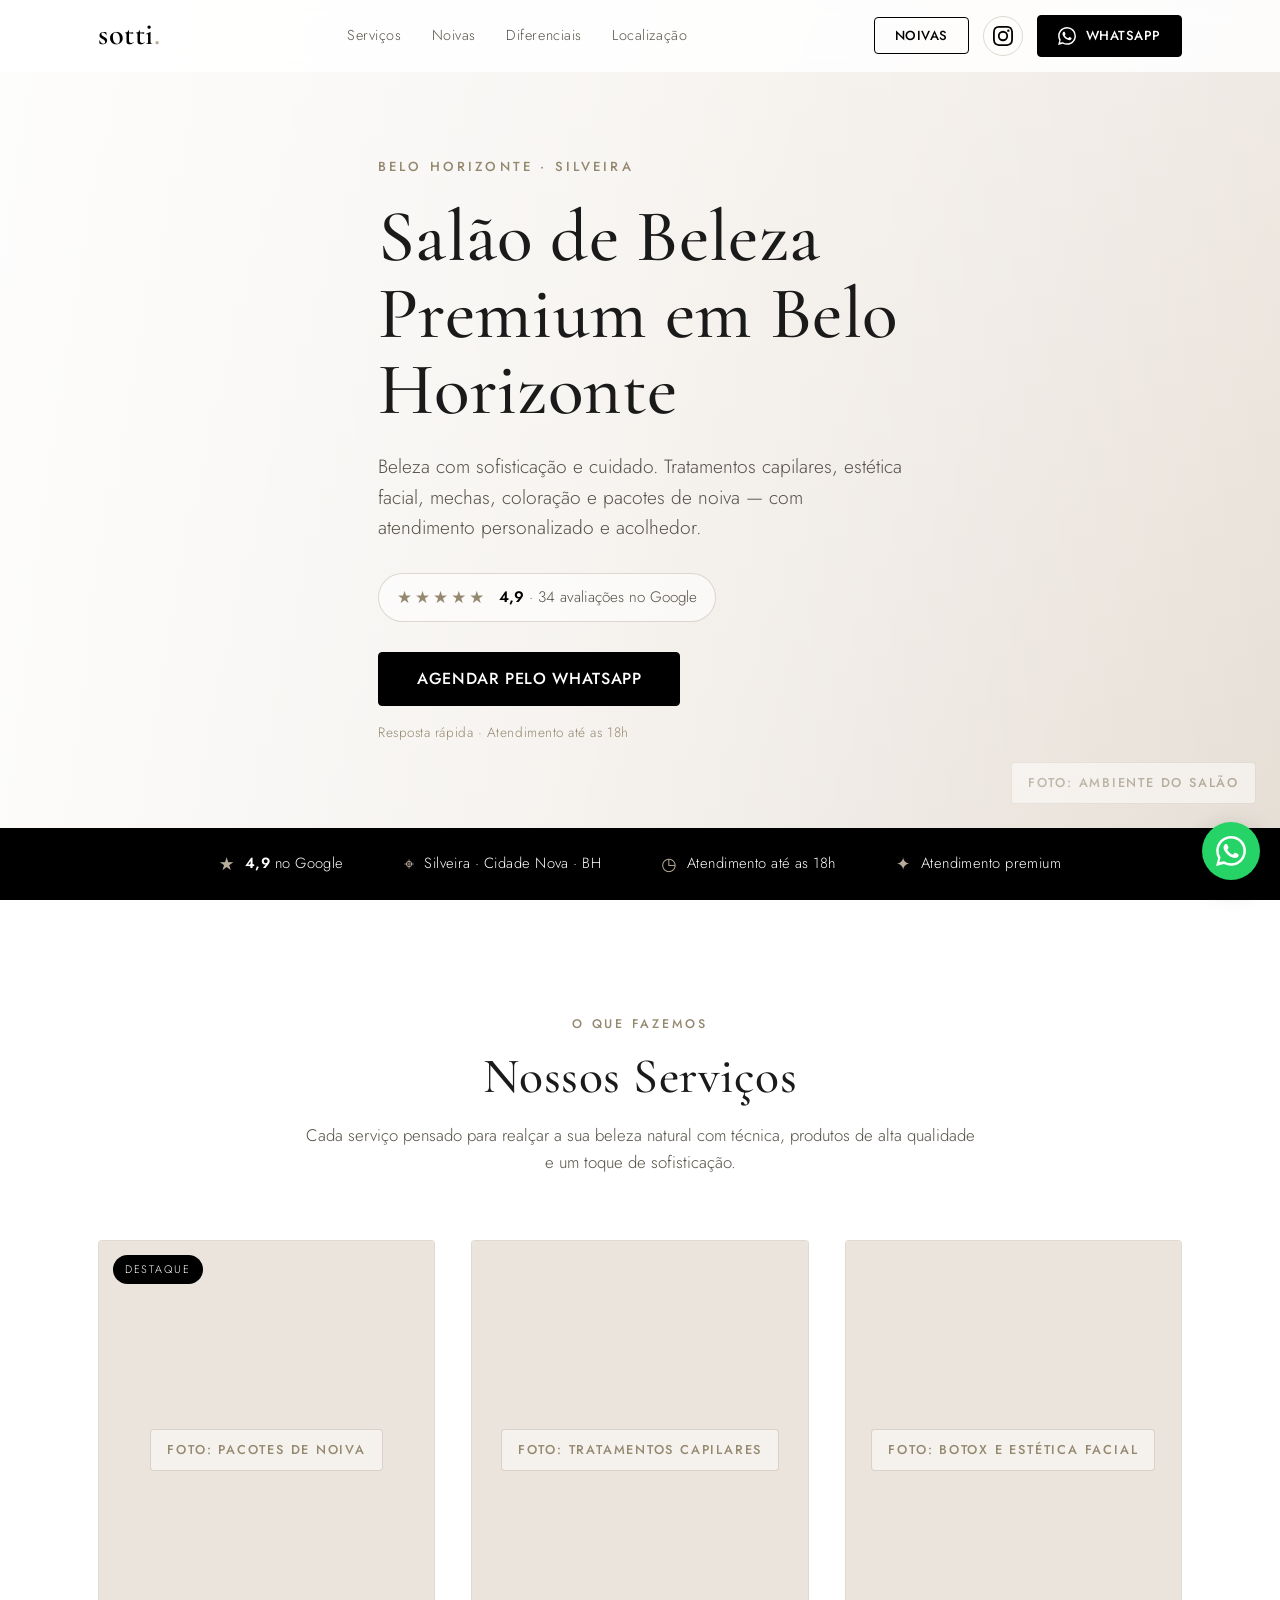
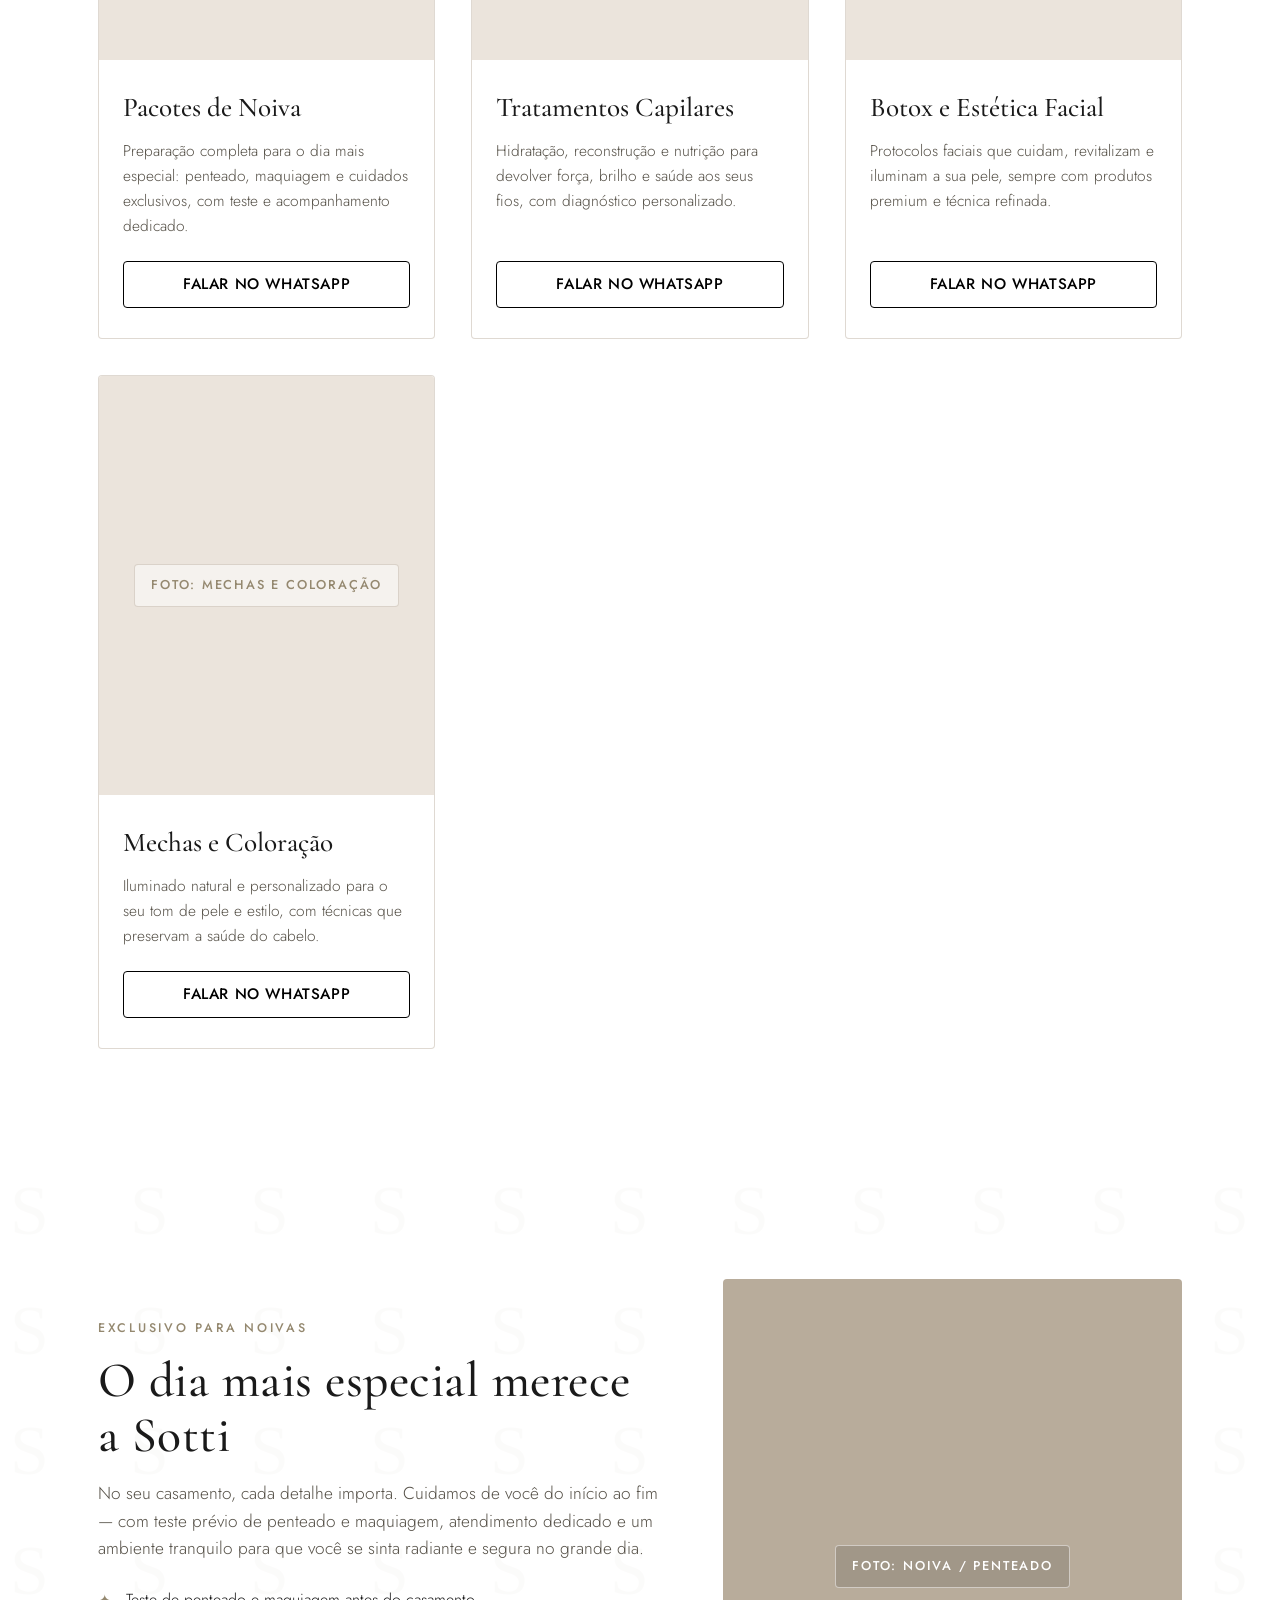
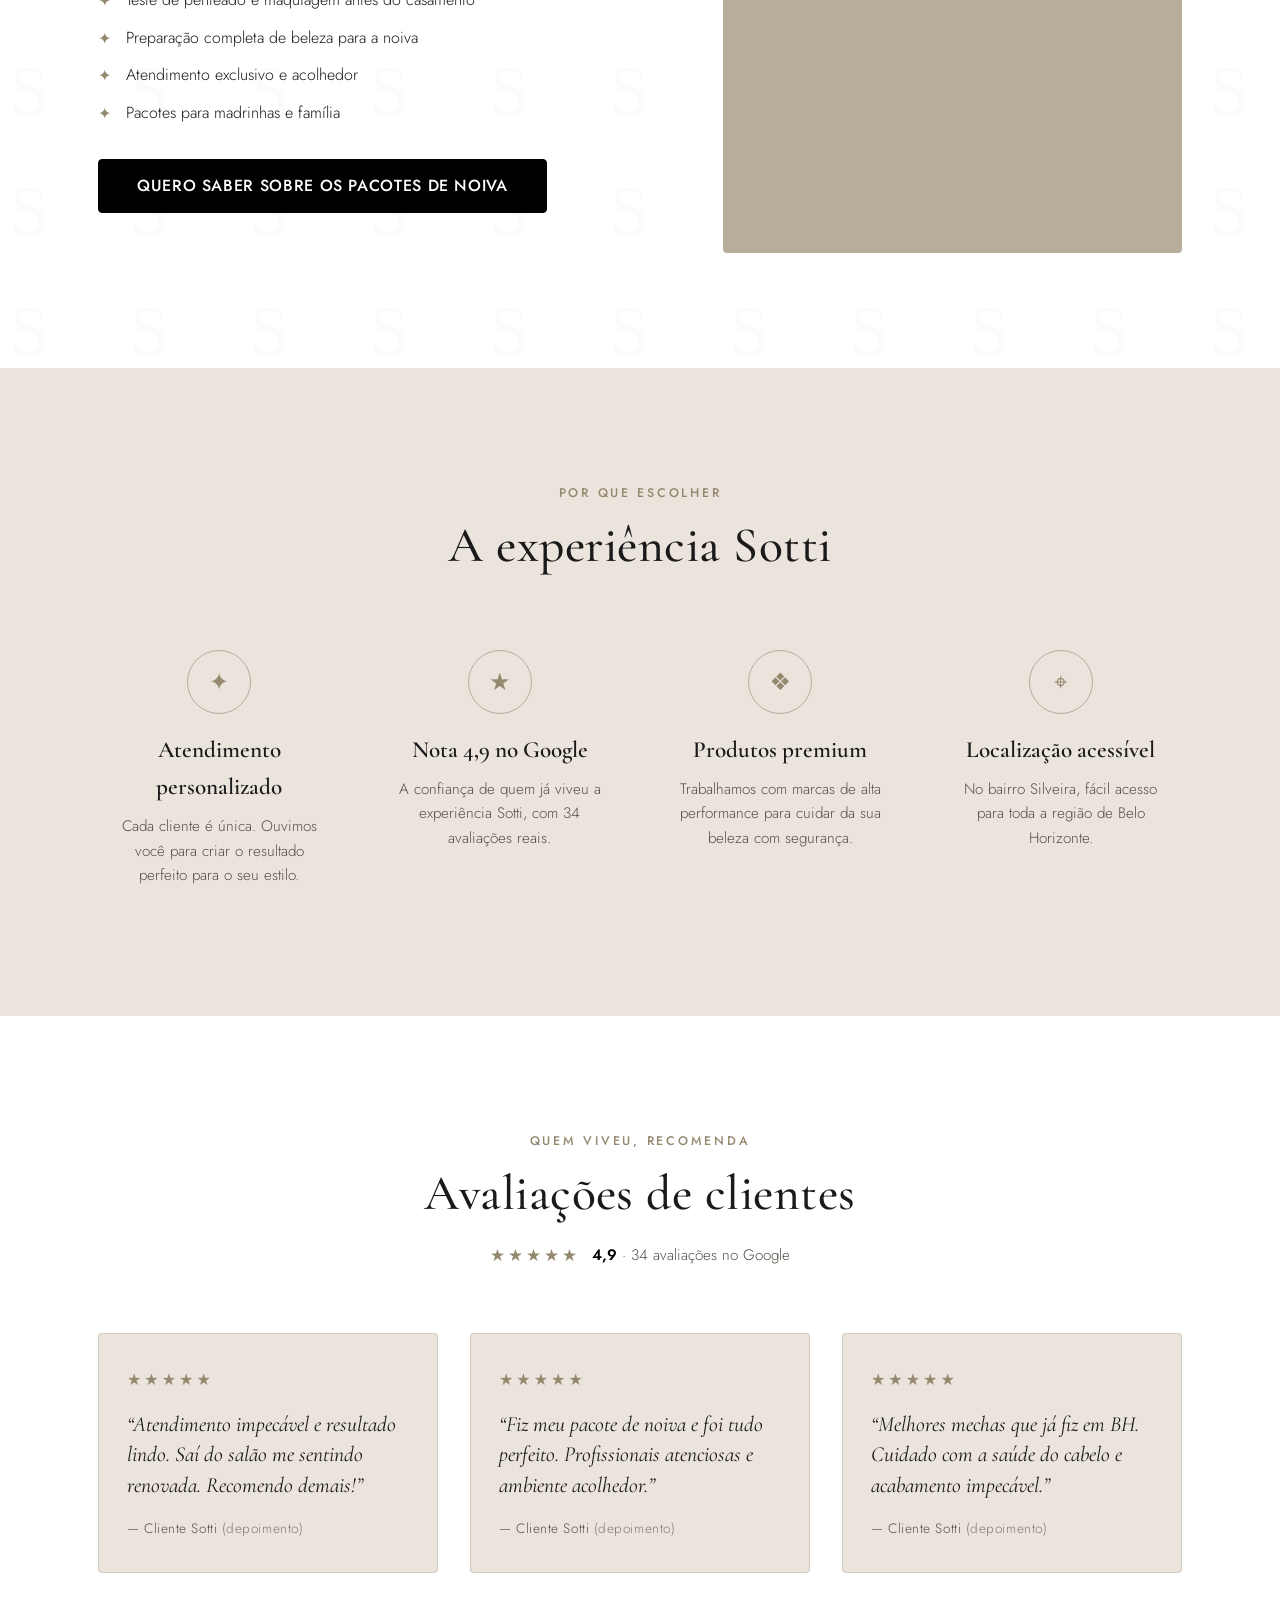
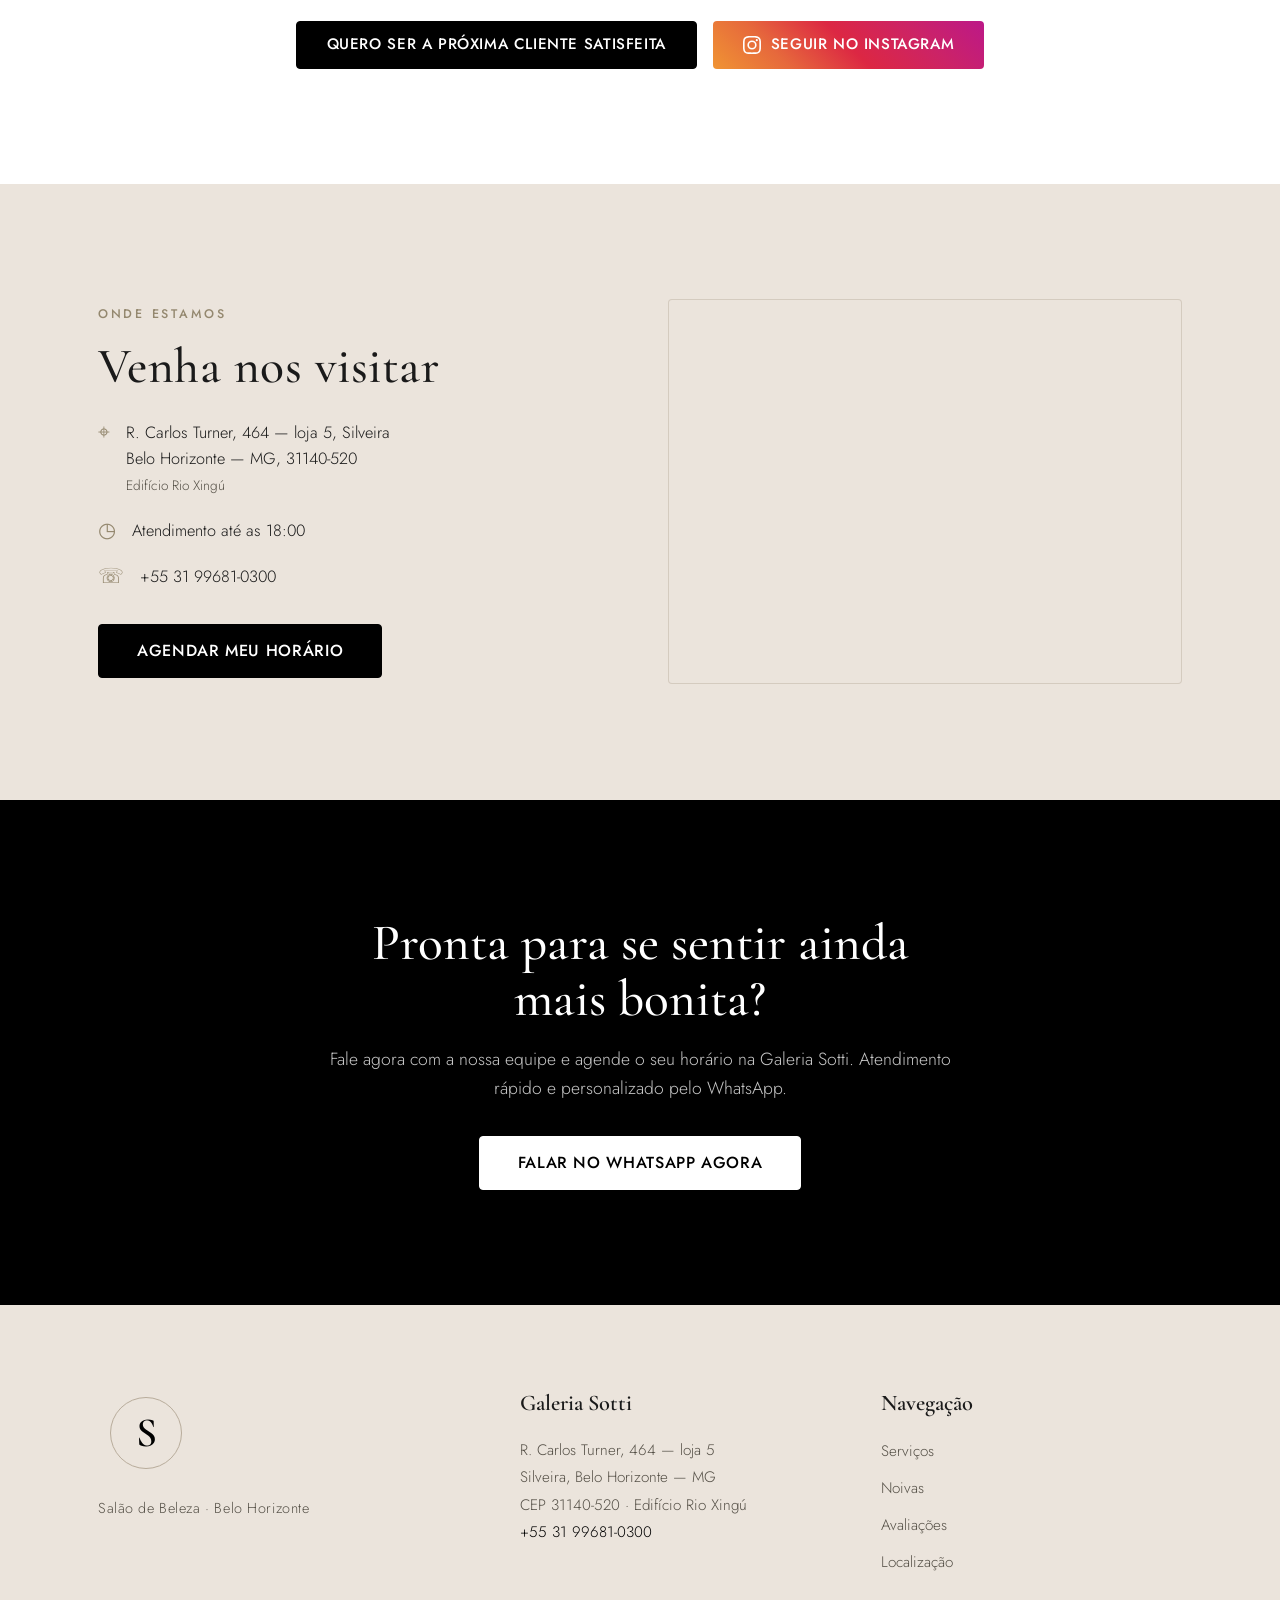
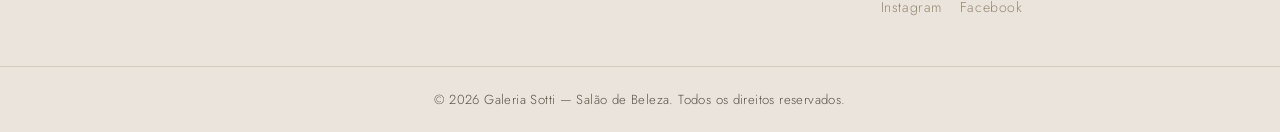
==== commit 20c18058: "Adiciona pagina exclusiva de noivas e link no header - Cria noivas.html: landing page focada em noiv" ====
--- a/index.html
+++ b/index.html
@@ -3,6 +3,34 @@
 <head>
   <meta charset="UTF-8" />
   <meta name="viewport" content="width=device-width, initial-scale=1.0" />
+
+  <!-- ============ Google tag (gtag.js) — Google Ads ============ -->
+  <script async src="https://www.googletagmanager.com/gtag/js?id=AW-18210875833"></script>
+  <script>
+    window.dataLayer = window.dataLayer || [];
+    function gtag(){dataLayer.push(arguments);}
+    gtag('js', new Date());
+
+    gtag('config', 'AW-18210875833');
+  </script>
+
+  <!-- Event snippet — conversao CLIQUE WPP (chamado em todos os botoes de WhatsApp via script.js) -->
+  <script>
+    function gtag_report_conversion(url) {
+      var callback = function () {
+        if (typeof(url) != 'undefined') {
+          window.location = url;
+        }
+      };
+      gtag('event', 'conversion', {
+          'send_to': 'AW-18210875833/lsCmCMKLyLkcELnTz-tD',
+          'value': 1.0,
+          'currency': 'BRL',
+          'event_callback': callback
+      });
+      return false;
+    }
+  </script>
 
   <!-- ============ SEO PRINCIPAL ============ -->
   <title>Salão de Beleza em Belo Horizonte | Galeria Sotti</title>
@@ -107,13 +135,16 @@
 
       <nav class="nav" aria-label="Navegação principal">
         <a href="#servicos" class="nav__link">Serviços</a>
-        <a href="#noivas" class="nav__link">Noivas</a>
+        <a href="noivas.html" class="nav__link">Noivas</a>
         <a href="#diferenciais" class="nav__link">Diferenciais</a>
         <a href="#localizacao" class="nav__link">Localização</a>
       </nav>
 
-      <!-- Ações do header: Instagram + CTA de WhatsApp -->
+      <!-- Ações do header: Noivas + Instagram + CTA de WhatsApp -->
       <div class="header__actions">
+        <!-- Botão que leva para a página exclusiva de noivas -->
+        <a href="noivas.html" class="btn btn--header btn--header-ghost">Noivas</a>
+
         <!-- Botão Instagram -->
         <a href="https://www.instagram.com/galeriasotti/" class="icon-btn" aria-label="Instagram da Galeria Sotti" rel="noopener" target="_blank">
           <svg viewBox="0 0 24 24" width="20" height="20" fill="currentColor" aria-hidden="true"><path d="M12 2.163c3.204 0 3.584.012 4.85.07 3.252.148 4.771 1.691 4.919 4.919.058 1.265.069 1.645.069 4.849 0 3.205-.012 3.584-.069 4.849-.149 3.225-1.664 4.771-4.919 4.919-1.266.058-1.644.07-4.85.07-3.204 0-3.584-.012-4.849-.07-3.26-.149-4.771-1.699-4.919-4.92-.058-1.265-.07-1.644-.07-4.849 0-3.204.013-3.583.07-4.849.149-3.227 1.664-4.771 4.919-4.919 1.266-.057 1.645-.069 4.849-.069zM12 0C8.741 0 8.333.014 7.053.072 2.695.272.273 2.69.073 7.052.014 8.333 0 8.741 0 12c0 3.259.014 3.668.072 4.948.2 4.358 2.618 6.78 6.98 6.98C8.333 23.986 8.741 24 12 24c3.259 0 3.668-.014 4.948-.072 4.354-.2 6.782-2.618 6.979-6.98.059-1.28.073-1.689.073-4.948 0-3.259-.014-3.667-.072-4.947-.196-4.354-2.617-6.78-6.979-6.98C15.668.014 15.259 0 12 0zm0 5.838a6.162 6.162 0 100 12.324 6.162 6.162 0 000-12.324zM12 16a4 4 0 110-8 4 4 0 010 8zm6.406-11.845a1.44 1.44 0 100 2.881 1.44 1.44 0 000-2.881z"/></svg>
--- a/styles.css
+++ b/styles.css
@@ -120,6 +120,10 @@
 /* Botão do header */
 .btn--header { padding: 11px 20px; font-size: 0.82rem; background: var(--c-black); color: var(--c-white); }
 .btn--header:hover { background: var(--c-taupe-dark); border-color: var(--c-taupe-dark); }
+
+/* Variante "fantasma" do header (contorno) — usada no botão de Noivas */
+.btn--header-ghost { background: transparent; color: var(--c-black); border-color: var(--c-black); }
+.btn--header-ghost:hover { background: var(--c-black); color: var(--c-white); border-color: var(--c-black); }
 .btn__icon { display: inline-flex; }
 
 /* Botão de Instagram com gradiente da marca IG */
@@ -256,6 +260,70 @@
 .rating__text { font-size: 0.95rem; color: var(--c-text-soft); }
 .rating__text strong { color: var(--c-black); font-weight: 600; }
 
+/* Variante do hero para a página de noivas (fundo um pouco mais romântico) */
+.hero--bride .hero__media { background: linear-gradient(180deg, var(--c-cream) 0%, var(--c-taupe) 100%); }
+
+/* ============ GALERIA DE NOIVAS ============ */
+.gallery__grid {
+  display: grid;
+  grid-template-columns: repeat(auto-fit, minmax(220px, 1fr));
+  gap: clamp(14px, 2vw, 22px);
+}
+.gallery__item {
+  aspect-ratio: 4 / 5;          /* proporção fixa evita layout shift (CLS) */
+  border-radius: var(--radius);
+  border: 1px solid var(--c-line);
+}
+
+/* ============ PASSO A PASSO (COMO FUNCIONA) ============ */
+.steps__list {
+  display: grid;
+  grid-template-columns: repeat(auto-fit, minmax(250px, 1fr));
+  gap: clamp(24px, 4vw, 44px);
+  counter-reset: step;
+}
+.step { text-align: center; padding: 14px; }
+.step__num {
+  display: inline-flex; align-items: center; justify-content: center;
+  width: 56px; height: 56px; margin-bottom: 18px;
+  font-family: var(--font-title); font-size: 1.6rem; font-weight: 600;
+  color: var(--c-black); border: 1px solid var(--c-taupe); border-radius: 50%;
+}
+.step__title { font-family: var(--font-title); font-size: 1.5rem; font-weight: 600; margin-bottom: 8px; }
+.step__text { color: var(--c-text-soft); font-size: 0.97rem; }
+
+/* ============ FAQ (acordeão nativo <details>) ============ */
+.faq__list { max-width: 760px; margin: 0 auto; }
+.faq__item {
+  border-bottom: 1px solid var(--c-line);
+  padding: 6px 0;
+}
+.faq__q {
+  font-family: var(--font-title);
+  font-size: 1.3rem;
+  font-weight: 600;
+  padding: 20px 40px 20px 0;
+  cursor: pointer;
+  position: relative;
+  list-style: none;
+  transition: color var(--t-fast);
+}
+.faq__q::-webkit-details-marker { display: none; } /* remove seta padrão */
+.faq__q::after {
+  content: "+";
+  position: absolute; right: 4px; top: 50%; transform: translateY(-50%);
+  font-family: var(--font-body); font-weight: 300; font-size: 1.6rem;
+  color: var(--c-taupe-dark); transition: transform var(--t-fast);
+}
+.faq__item[open] .faq__q::after { content: "−"; }
+.faq__q:hover { color: var(--c-taupe-dark); }
+.faq__a {
+  padding: 0 40px 22px 0;
+  color: var(--c-text-soft);
+  font-size: 1rem;
+  line-height: 1.7;
+}
+
 /* ============ BARRA DE CONFIANÇA ============ */
 .trustbar { background: var(--c-black); color: var(--c-white); }
 .trustbar__inner {
@@ -325,6 +393,7 @@
   content: "✦"; position: absolute; left: 0; top: 1px; color: var(--c-taupe-dark);
 }
 .brides__media { aspect-ratio: 4 / 5; border-radius: var(--radius); }
+.brides__actions { display: flex; flex-wrap: wrap; gap: 14px; }
 
 /* ============ DIFERENCIAIS ============ */
 .features__grid {
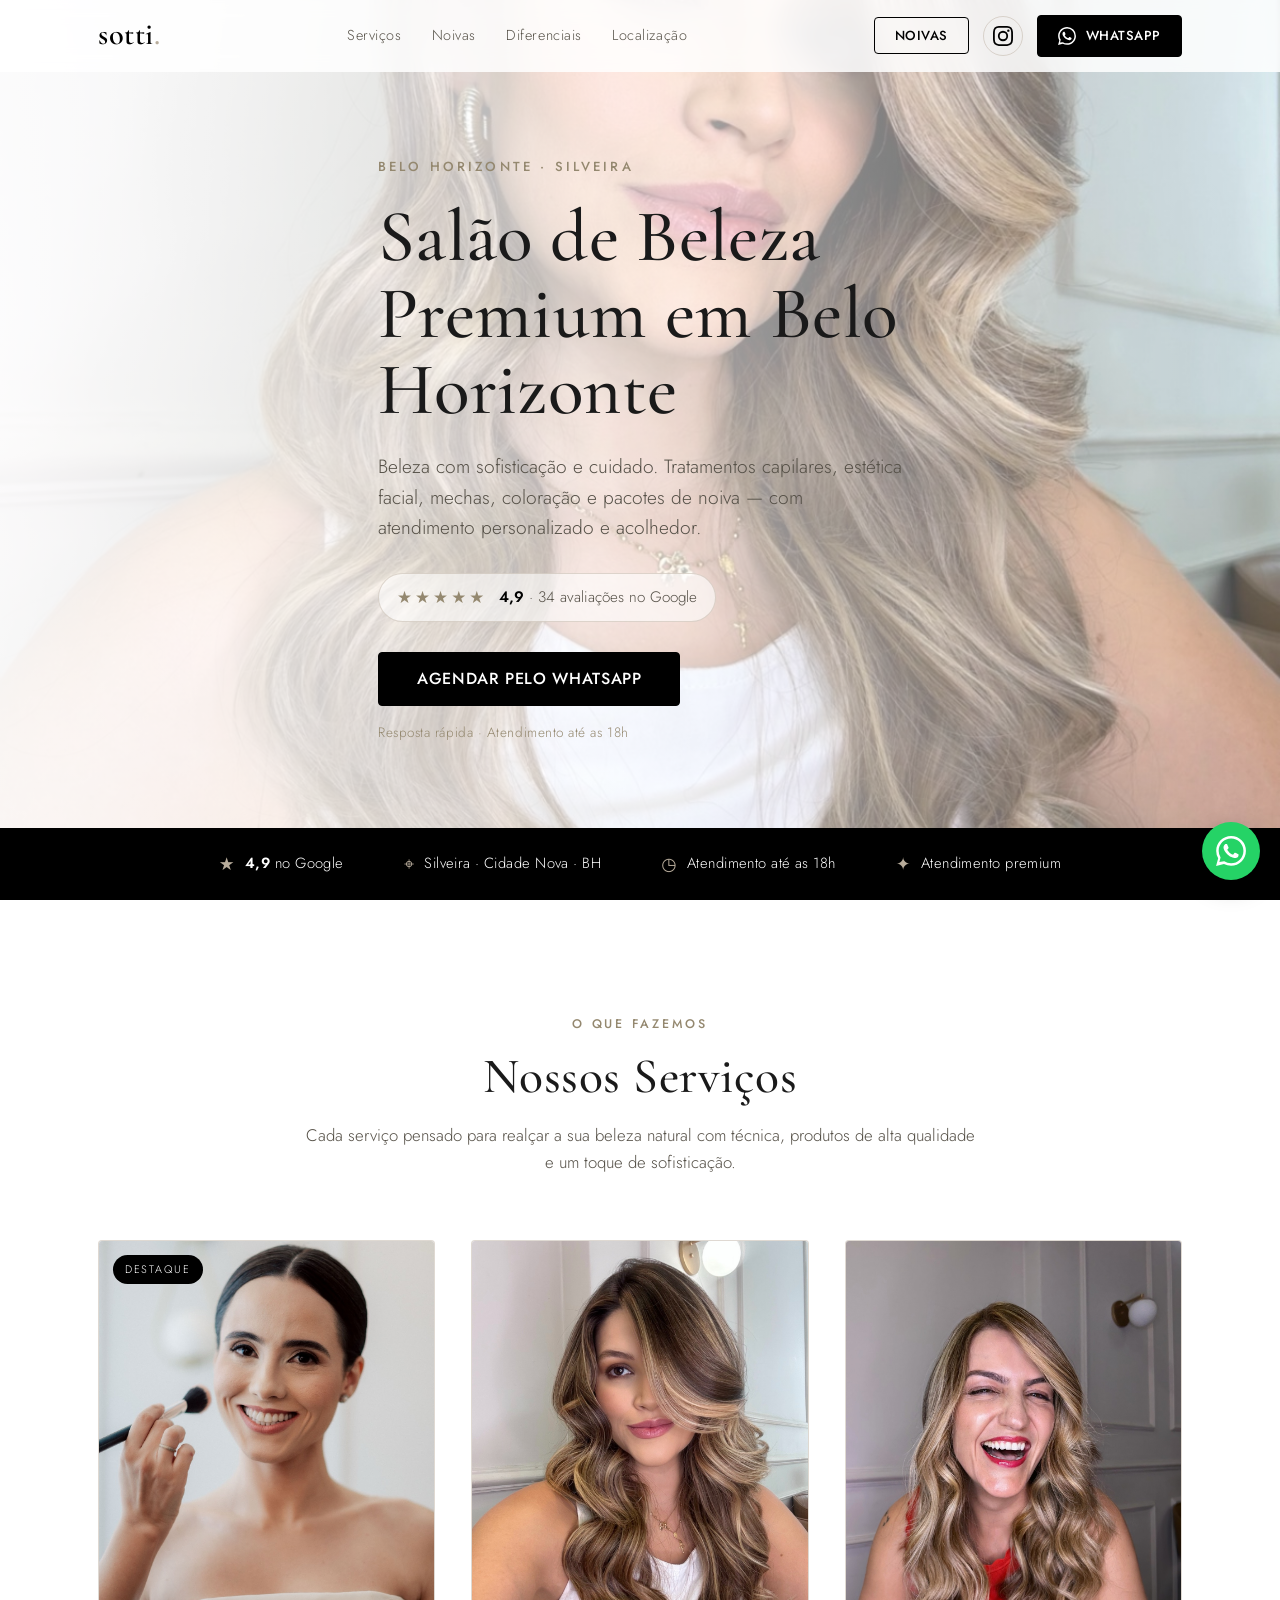
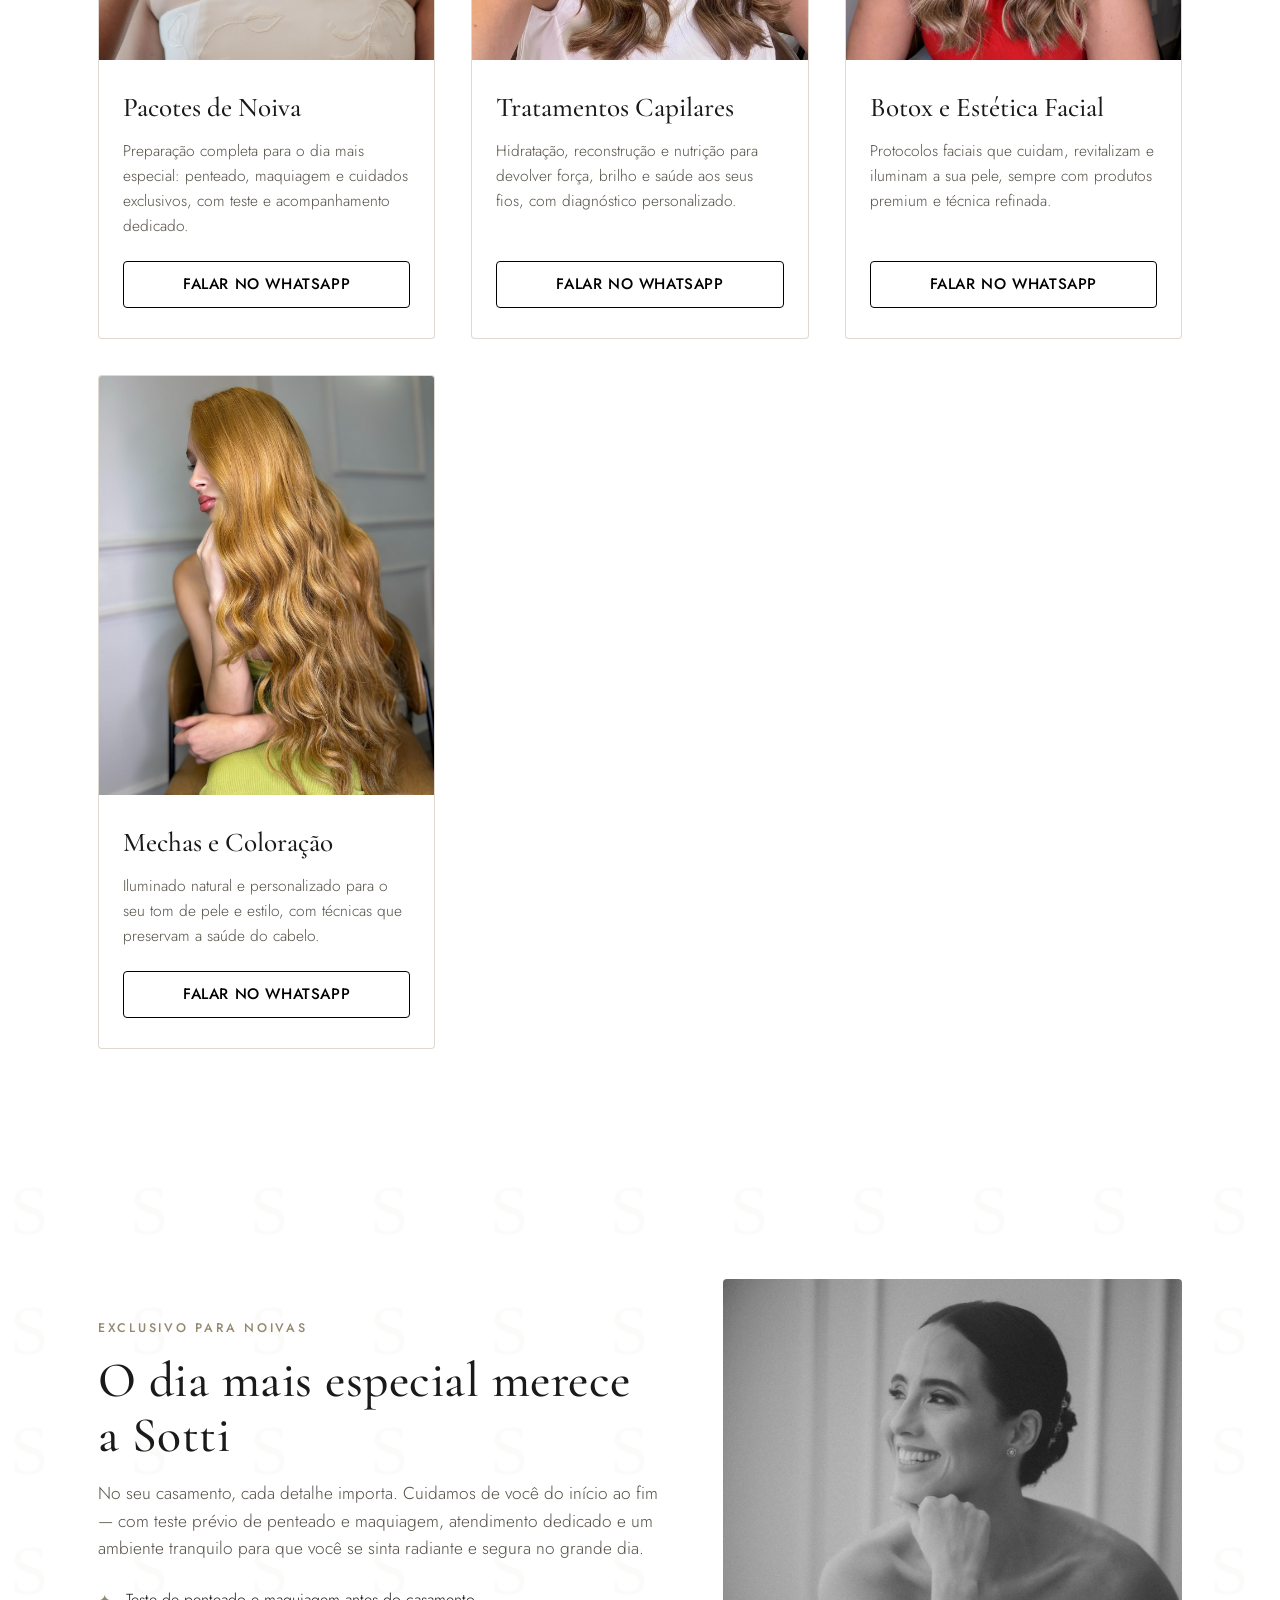
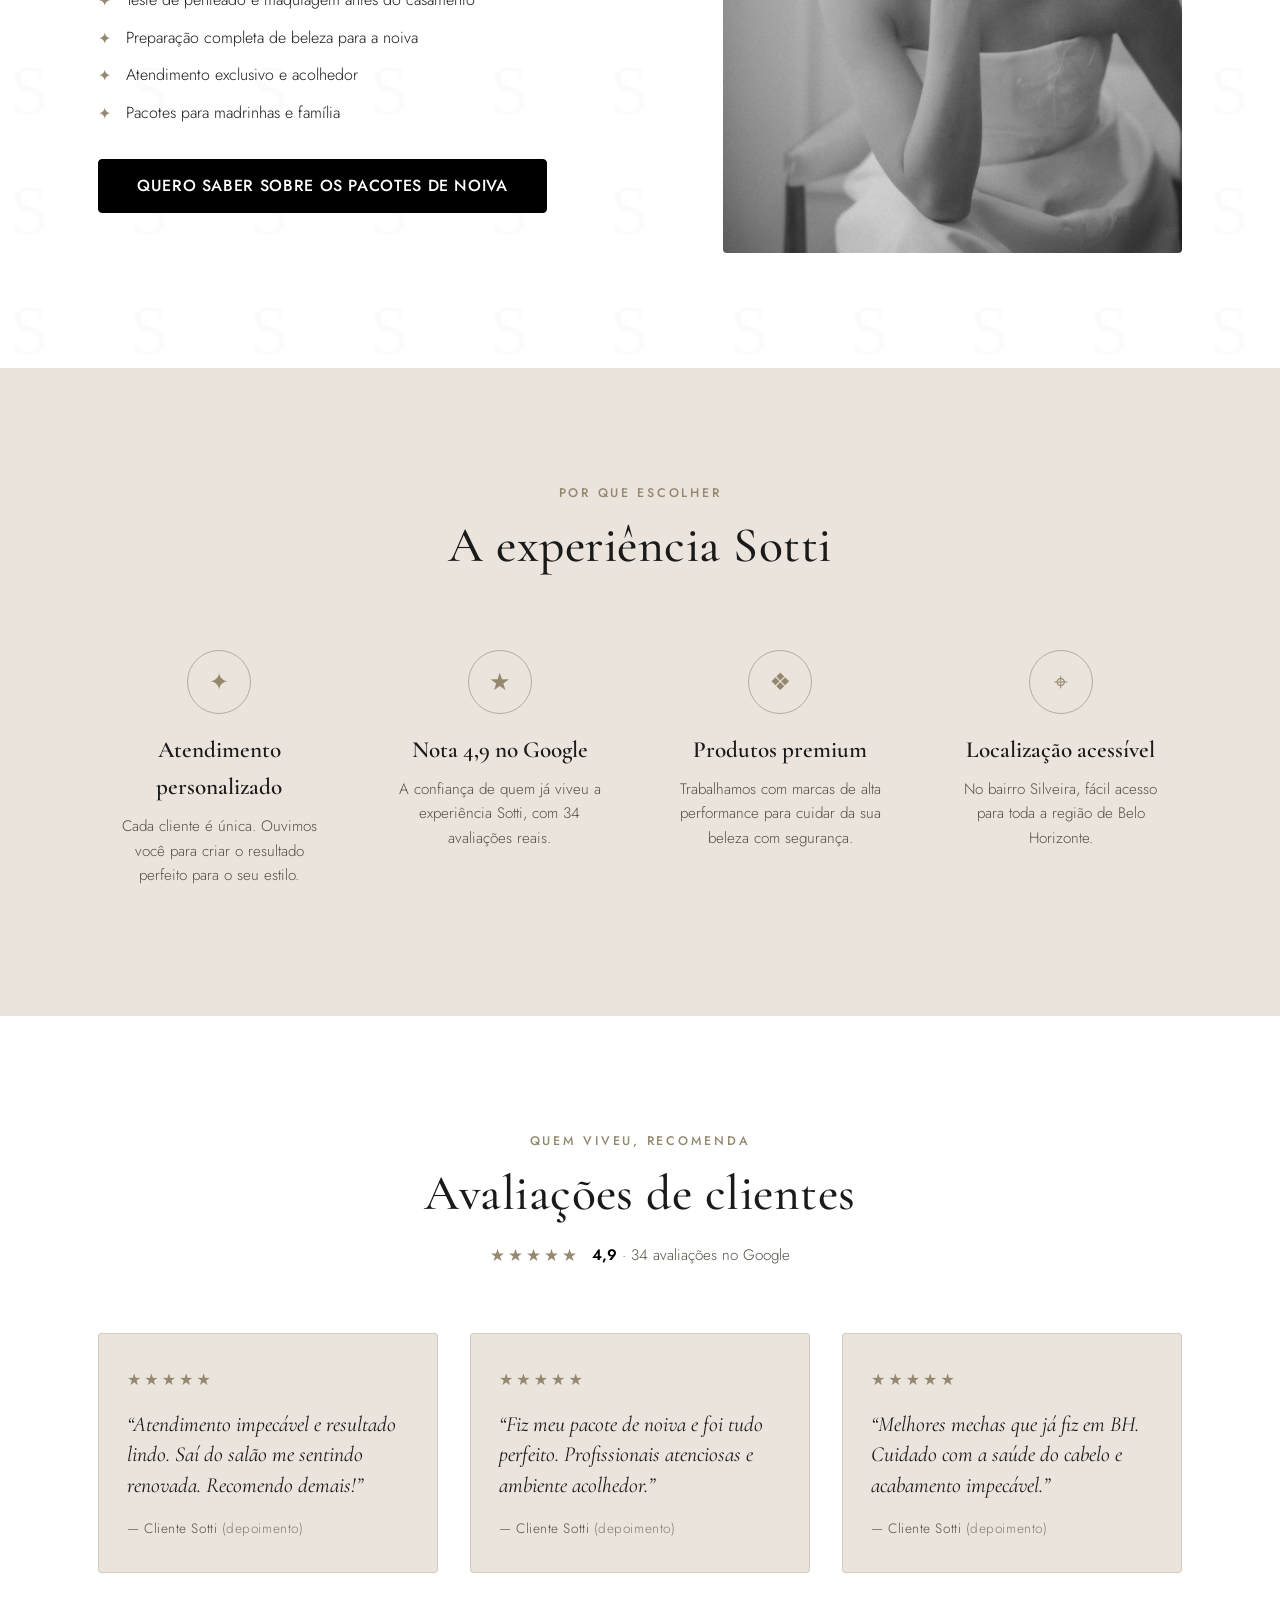
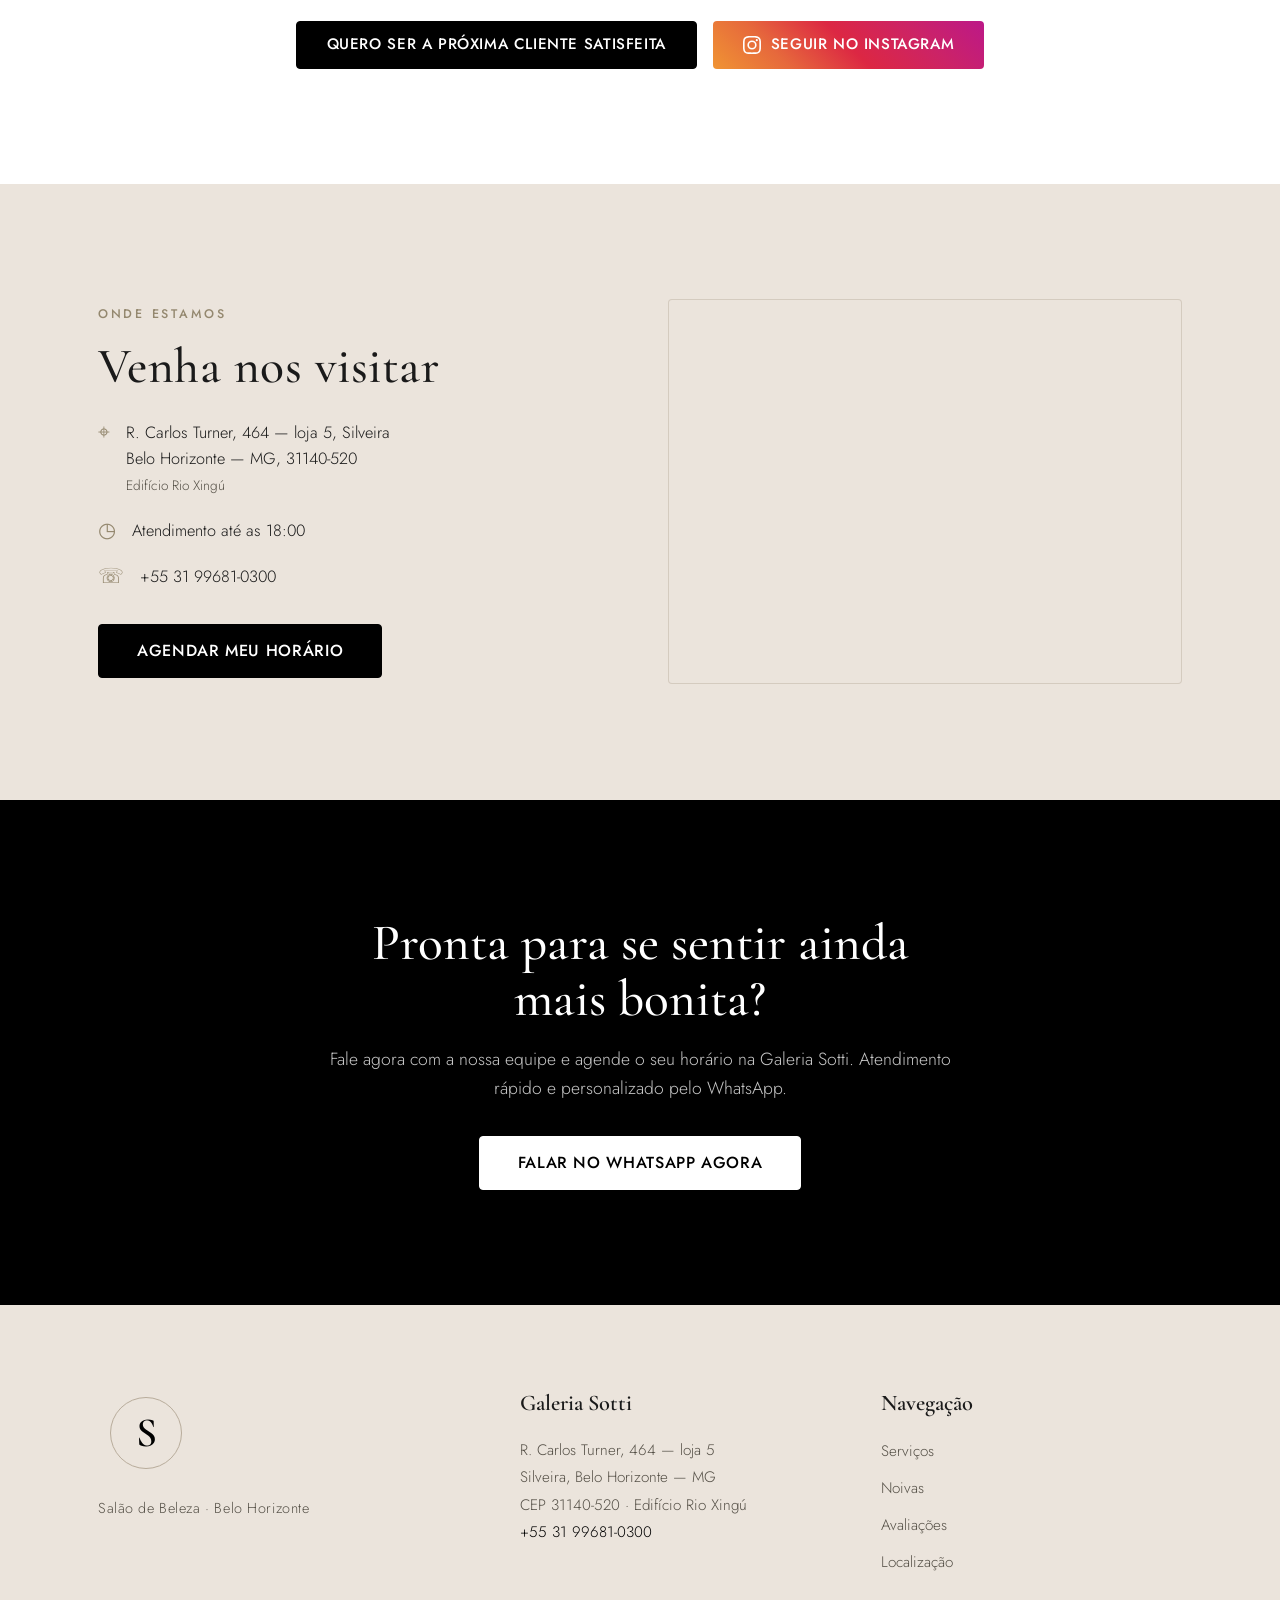
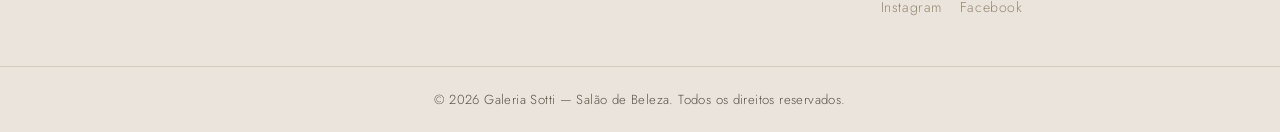
==== commit f7e6e363: "Adiciona fotos reais nas paginas inicial e de noivas - Converte e otimiza as fotos (HEIC/CR2) para J" ====
--- a/index.html
+++ b/index.html
@@ -168,8 +168,8 @@
          ================================================================= -->
     <section class="hero" id="hero">
       <!-- Placeholder de imagem de fundo do hero -->
-      <div class="hero__media" role="img" aria-label="Ambiente do salão de beleza Galeria Sotti em Belo Horizonte">
-        <span class="placeholder__label">Foto: Ambiente do salão</span>
+      <div class="hero__media">
+        <img class="hero__img" src="images/web/foto-03.jpg" alt="Cliente da Galeria Sotti com cabelo e maquiagem prontos em Belo Horizonte" width="1200" height="1600" fetchpriority="high" decoding="async" />
       </div>
 
       <div class="container hero__content">
@@ -236,8 +236,8 @@
 
           <!-- 1. Pacotes de Noiva -->
           <article class="card">
-            <div class="card__media placeholder" role="img" aria-label="Pacote de noiva — penteado e maquiagem para o dia do casamento">
-              <span class="placeholder__label">Foto: Pacotes de Noiva</span>
+            <div class="card__media">
+              <img class="media-img" src="images/web/foto-07.jpg" alt="Pacote de noiva — penteado e maquiagem para o dia do casamento" width="1065" height="1600" loading="lazy" decoding="async" />
               <span class="card__badge">Destaque</span>
             </div>
             <div class="card__body">
@@ -249,8 +249,8 @@
 
           <!-- 2. Tratamentos Capilares -->
           <article class="card">
-            <div class="card__media placeholder" role="img" aria-label="Tratamento capilar profissional em Belo Horizonte">
-              <span class="placeholder__label">Foto: Tratamentos Capilares</span>
+            <div class="card__media">
+              <img class="media-img" src="images/web/foto-02.jpg" alt="Tratamento capilar profissional em Belo Horizonte — fios com brilho e saúde" width="1200" height="1600" loading="lazy" decoding="async" />
             </div>
             <div class="card__body">
               <h3 class="card__title">Tratamentos Capilares</h3>
@@ -261,8 +261,8 @@
 
           <!-- 3. Botox e Estética Facial -->
           <article class="card">
-            <div class="card__media placeholder" role="img" aria-label="Botox e estética facial — cuidados com a pele em Belo Horizonte">
-              <span class="placeholder__label">Foto: Botox e Estética Facial</span>
+            <div class="card__media">
+              <img class="media-img" src="images/web/foto-04.jpg" alt="Botox e estética facial — pele radiante e iluminada em Belo Horizonte" width="1199" height="1600" loading="lazy" decoding="async" />
             </div>
             <div class="card__body">
               <h3 class="card__title">Botox e Estética Facial</h3>
@@ -273,8 +273,8 @@
 
           <!-- 4. Mechas e Coloração -->
           <article class="card">
-            <div class="card__media placeholder" role="img" aria-label="Mechas e coloração profissional em Belo Horizonte">
-              <span class="placeholder__label">Foto: Mechas e Coloração</span>
+            <div class="card__media">
+              <img class="media-img" src="images/web/foto-05.jpg" alt="Mechas e coloração profissional em Belo Horizonte — iluminado natural" width="1200" height="1600" loading="lazy" decoding="async" />
             </div>
             <div class="card__body">
               <h3 class="card__title">Mechas e Coloração</h3>
@@ -312,8 +312,8 @@
           </a>
         </div>
 
-        <div class="brides__media placeholder placeholder--bride" role="img" aria-label="Penteado e maquiagem de noiva feitos na Galeria Sotti">
-          <span class="placeholder__label">Foto: Noiva / Penteado</span>
+        <div class="brides__media">
+          <img class="media-img" src="images/web/foto-06.jpg" alt="Noiva com penteado e maquiagem feitos na Galeria Sotti" width="1065" height="1600" loading="lazy" decoding="async" />
         </div>
       </div>
     </section>
--- a/styles.css
+++ b/styles.css
@@ -213,6 +213,23 @@
 }
 .placeholder--bride .placeholder__label { color: #fff; border-color: rgba(255,255,255,0.5); background: rgba(0,0,0,0.12); }
 
+/* Imagens reais que preenchem os blocos de mídia (cards e galeria) */
+.media-img {
+  width: 100%;
+  height: 100%;
+  object-fit: cover;
+  display: block;
+}
+/* Imagem de capa do hero */
+.hero__img {
+  position: absolute;
+  inset: 0;
+  width: 100%;
+  height: 100%;
+  object-fit: cover;
+  object-position: 60% center;
+}
+
 /* ============ HERO ============ */
 .hero {
   position: relative;
@@ -273,6 +290,8 @@
   aspect-ratio: 4 / 5;          /* proporção fixa evita layout shift (CLS) */
   border-radius: var(--radius);
   border: 1px solid var(--c-line);
+  overflow: hidden;
+  margin: 0;
 }
 
 /* ============ PASSO A PASSO (COMO FUNCIONA) ============ */
@@ -352,7 +371,7 @@
 .card:hover { transform: translateY(-6px); box-shadow: 0 18px 40px rgba(0,0,0,0.08); }
 
 /* Proporção fixa 4:5 nos placeholders de foto (evita layout shift / CLS) */
-.card__media { aspect-ratio: 4 / 5; }
+.card__media { aspect-ratio: 4 / 5; position: relative; overflow: hidden; }
 .card__badge {
   position: absolute; top: 14px; left: 14px;
   background: var(--c-black); color: var(--c-white);
@@ -392,7 +411,7 @@
 .brides__list li::before {
   content: "✦"; position: absolute; left: 0; top: 1px; color: var(--c-taupe-dark);
 }
-.brides__media { aspect-ratio: 4 / 5; border-radius: var(--radius); }
+.brides__media { aspect-ratio: 4 / 5; border-radius: var(--radius); overflow: hidden; }
 .brides__actions { display: flex; flex-wrap: wrap; gap: 14px; }
 
 /* ============ DIFERENCIAIS ============ */
